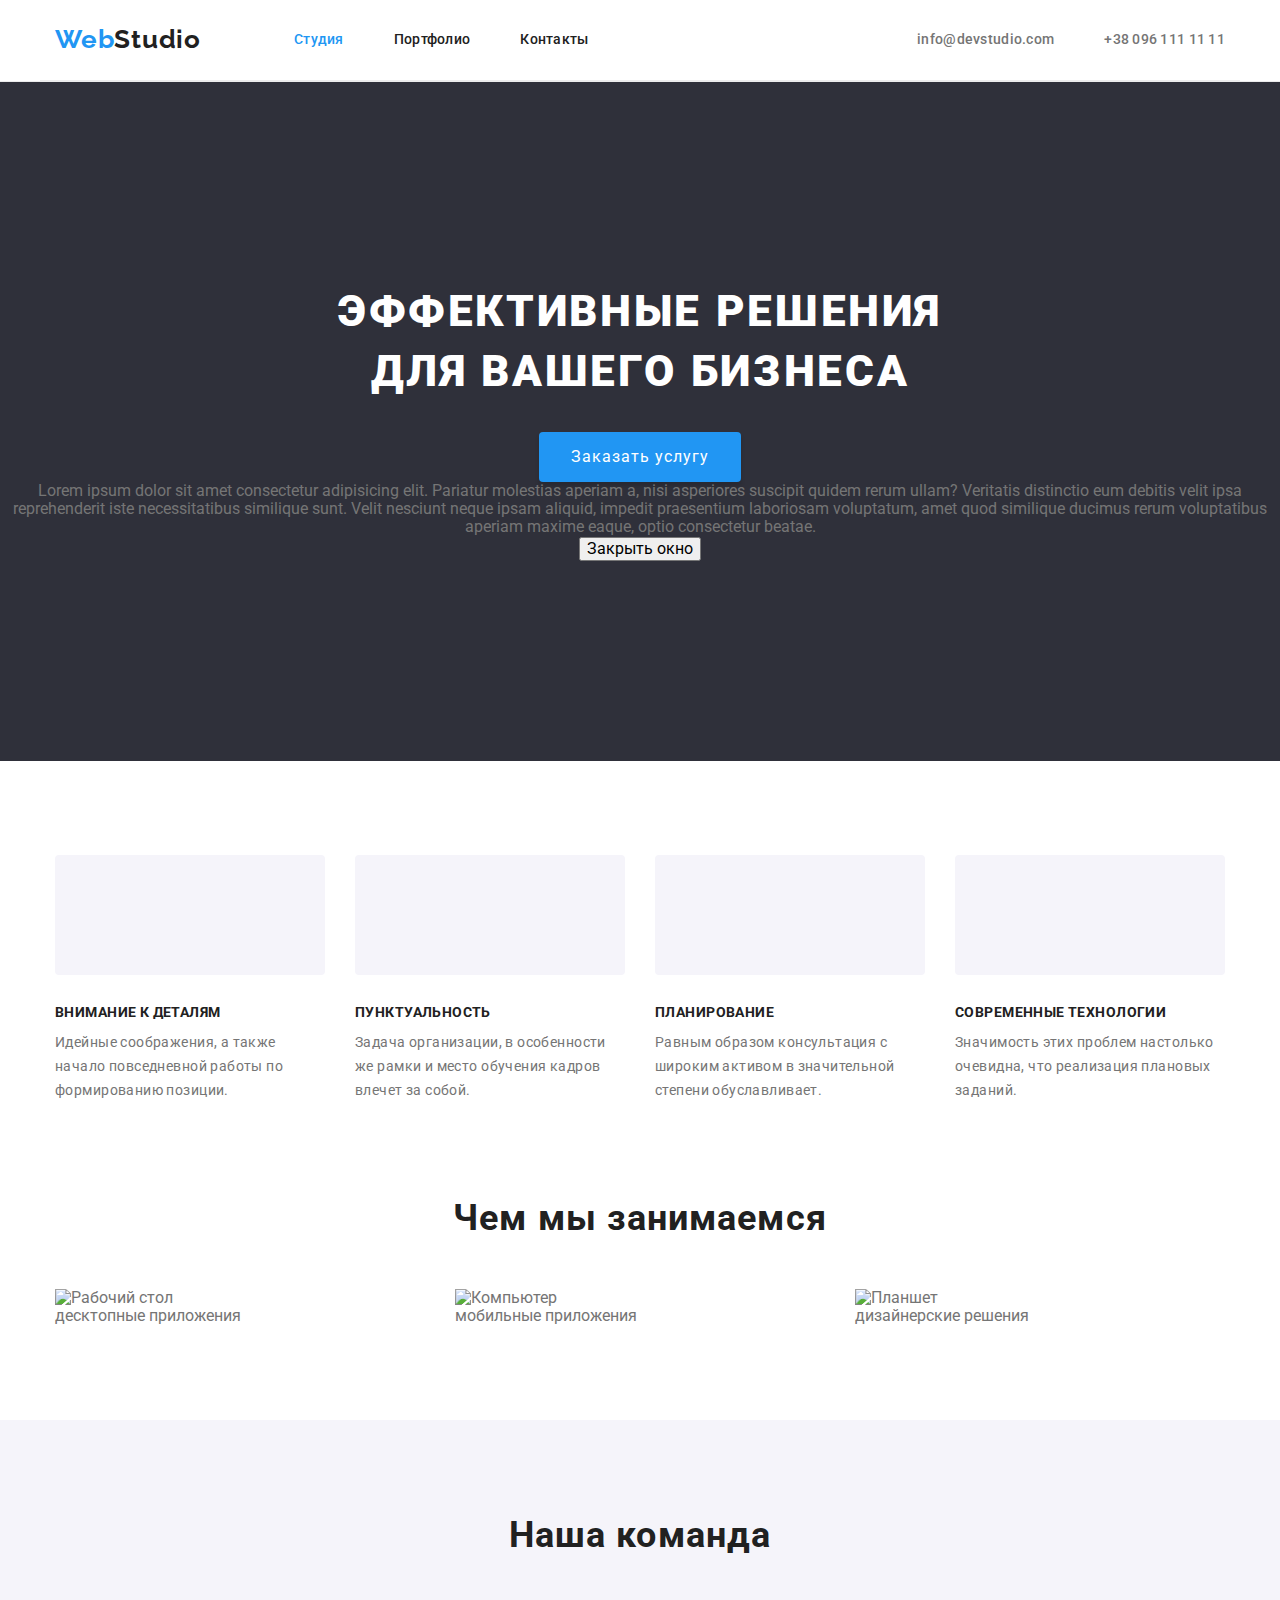
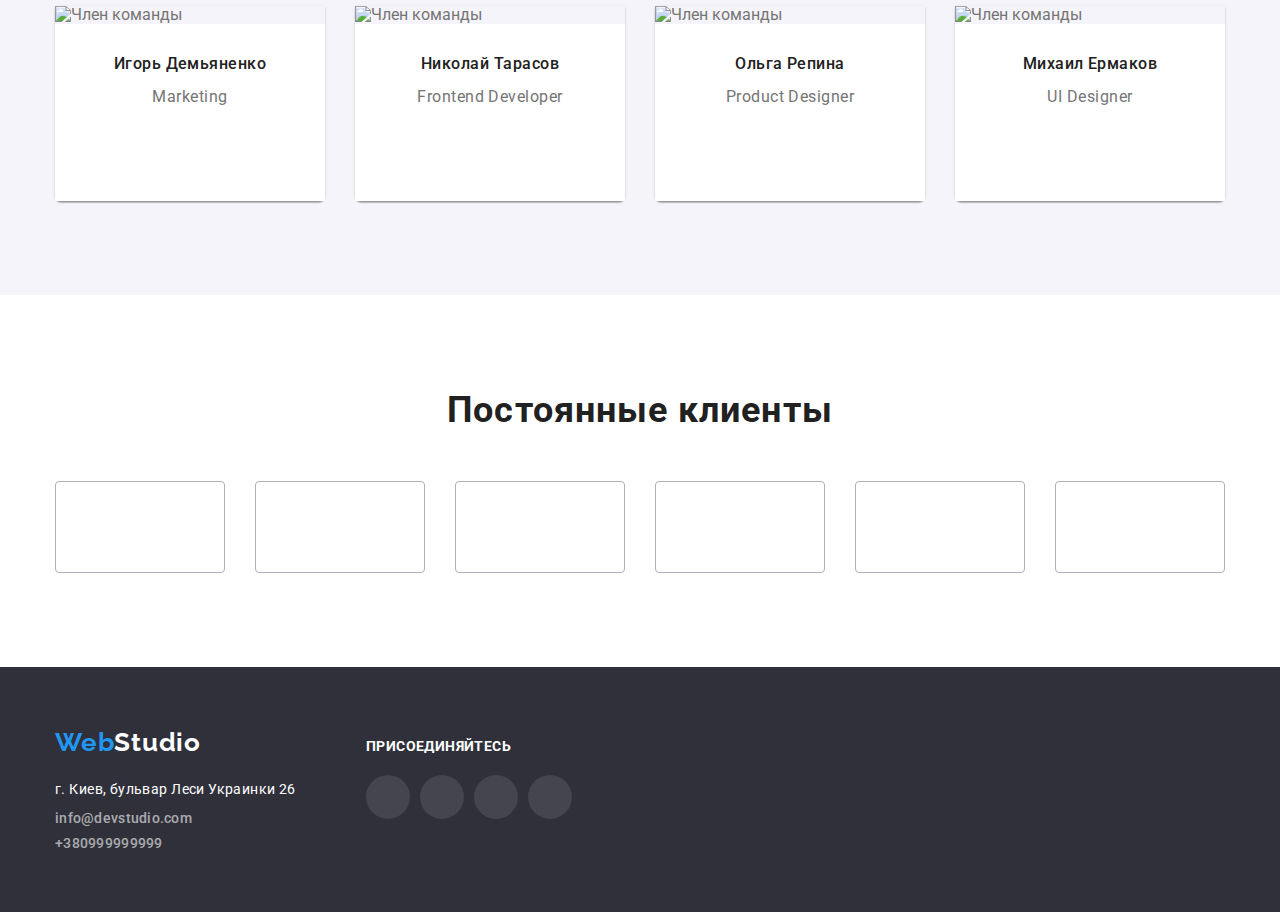
==== index.html @ 0ff74e4d "Update index.html" ====
<!DOCTYPE html>
<html lang="ru">
  <!--Голова-->
  <head>
    <meta charset="UTF-8" />
    <meta http-equiv="X-UA-Compatible" content="IE=edge" />
    <meta name="viewport" content="width=device-width, initial-scale=1.0" />
    <link rel="preconnect" href="https://fonts.googleapis.com" />
    <link rel="preconnect" href="https://fonts.gstatic.com" crossorigin />
    <link
      href="https://fonts.googleapis.com/css2?family=Raleway:wght@700&family=Roboto:wght@400;500;700;900&display=swap"
      rel="stylesheet"
    />
    <link
      rel="stylesheet"
      href="https://cdnjs.cloudflare.com/ajax/libs/modern-normalize/1.0.0/modern-normalize.min.css"
    />
    <link rel="stylesheet" href="./css/styles.css" />
    <title class="title-logo">Web Studio</title>
  </head>
  <body class="page">
    <!--Header-->

    <header class="header">
      <div class="container header">
        <a class="logo" href="./index.html" class="href" lang="en"
          >Web<span class="logo-black">Studio</span></a
        >
        <nav class="nav">
          <ul class="site-nav list">
            <li class="item detail">
              <a class="link current" href="./index.html">Студия</a>
            </li>
            <li class="item detail">
              <a class="link" href="./portfolio.html">Портфолио</a>
            </li>
            <li class="item detail">
              <a class="link contacts" href="./contacts.html">Контакты</a>
            </li>
          </ul>
        </nav>
        <ul class="list hdr-contacts">
          <li>
            <a class="mail" href="mailto:info@devstudio.com" lang="en"
              ><svg class="svg-mail" width="16" height="12">
                <use href="./images/icons.svg#mail"></use>
              </svg>
              info@devstudio.com
            </a>
          </li>

          <li>
            <a class="tel" href="tel:+38 096 111 11 11">
              <svg class="svg-tel" width="10" height="16">
                <use href="./images/icons.svg#tel"></use>
              </svg>
              +38 096 111 11 11</a
            >
          </li>
        </ul>
      </div>
    </header>
    <main>
      <!-- Герой или заголовок -->

      <section class="hero">
        <div class="container">
          <h1 class="hero-title">Эффективные решения для вашего бизнеса</h1>
          <button data-modal-open class="button" type="button">
            Заказать услугу
          </button>
        </div>
        <div class="backdrop is-hidden" data-modal>
          <div class="modal">
            <p>
              Lorem ipsum dolor sit amet consectetur adipisicing elit. Pariatur
              molestias aperiam a, nisi asperiores suscipit quidem rerum ullam?
              Veritatis distinctio eum debitis velit ipsa reprehenderit iste
              necessitatibus similique sunt. Velit nesciunt neque ipsam aliquid,
              impedit praesentium laboriosam voluptatum, amet quod similique
              ducimus rerum voluptatibus aperiam maxime eaque, optio consectetur
              beatae.
            </p>
            <button data-modal-close>Закрыть окно</button>
          </div>
        </div>
      </section>
      <!-- Преимущества -->

      <section class="section feature">
        <div class="container">
          <h2 class="section-title visually-hidden">Преимущества</h2>

          <ul class="feature-list list">
            <li class="feature-items">
              <!--BLOCK 1-->
              <div class="box">
                <svg width="70" height="70">
                  <use href="./images/icons.svg#sputnik"></use>
                </svg>
              </div>
              <h3 class="feature-title">Внимание к деталям</h3>
              <p class="secondary-text">
                Идейные соображения, а также начало повседневной работы по
                формированию позиции.
              </p>
            </li>
            <li class="feature-items">
              <!-- BLOCK 2-->
              <div class="box">
                <svg width="70" height="70">
                  <use href="./images/icons.svg#clock"></use>
                </svg>
              </div>
              <h3 class="feature-title">Пунктуальность</h3>
              <p class="secondary-text">
                Задача организации, в особенности же рамки и место обучения
                кадров влечет за собой.
              </p>
            </li>
            <li class="feature-items">
              <!--BLOCK 3-->
              <div class="box">
                <svg width="70" height="70">
                  <use href="./images/icons.svg#diagram"></use>
                </svg>
              </div>
              <h3 class="feature-title">Планирование</h3>
              <p class="secondary-text">
                Равным образом консультация с широким активом в значительной
                степени обуславливает.
              </p>
            </li>
            <li class="feature-items">
              <!--BLOCK 4-->
              <div class="box">
                <svg width="70" height="70">
                  <use href="./images/icons.svg#astronaut"></use>
                </svg>
              </div>
              <h3 class="feature-title">Современные технологии</h3>
              <p class="secondary-text">
                Значимость этих проблем настолько очевидна, что реализация
                плановых заданий.
              </p>
            </li>
          </ul>
        </div>
      </section>

      <!--Чем мы занимаемся-->

      <section class="section">
        <div class="container">
          <h2 class="section-title">Чем мы занимаемся</h2>

          <ul class="item list">
            <li class="items">
              <img src="./images/1.jpg" alt="Рабочий стол" width="370" />
              <p class="transition-text">десктопные приложения</p>
            </li>
            <li class="items">
              <img src="./images/2.jpg" alt="Компьютер" width="370" />
              <p class="transition-text">мобильные приложения</p>
            </li>
            <li class="items">
              <img src="./images/3.jpg" alt="Планшет" width="370" />
              <p class="transition-text">дизайнерские решения</p>
            </li>
          </ul>
        </div>
      </section>

      <!--Наша команда-->
      <section class="section team">
        <div class="container">
          <h2 class="section-title caption">Наша команда</h2>
          <ul class="teamlist list">
            <li class="correction one">
              <img src="./images/team1.jpg" alt="Член команды" width="270" />
              <div class="team-txt">
                <h3 class="section-title team">Игорь Демьяненко</h3>
                <p class="secondary-text change-font">Marketing</p>
                <ul class="social-links">
                  <li class="linkbox">
                    <a class="svg-link" href="">
                      <svg
                        class="svg-social"
                        width="20"
                        height="20"
                        aria-label="social icon"
                      >
                        <use href="./images/icons.svg#ig"></use>
                      </svg>
                    </a>
                  </li>
                  <li class="linkbox">
                    <a class="svg-link" href="">
                      <svg
                        class="svg-social"
                        width="20"
                        height="20"
                        aria-label="social icon"
                      >
                        <use href="./images/icons.svg#twitter"></use>
                      </svg>
                    </a>
                  </li>
                  <li class="linkbox">
                    <a class="svg-link" href="">
                      <svg
                        class="svg-social"
                        width="20"
                        height="20"
                        aria-label="social icon"
                      >
                        <use href="./images/icons.svg#facebook"></use>
                      </svg>
                    </a>
                  </li>
                  <li class="linkbox">
                    <a class="svg-link" href="">
                      <svg
                        class="svg-social"
                        width="20"
                        height="20"
                        aria-label="social icon"
                      >
                        <use href="./images/icons.svg#linkedin"></use>
                      </svg>
                    </a>
                  </li>
                </ul>
              </div>
            </li>

            <li class="correction one">
              <img src="./images/team2.jpg" alt="Член команды" width="270" />
              <div class="team-txt">
                <h3 class="section-title team">Николай Тарасов</h3>
                <p class="secondary-text change-font">Frontend Developer</p>
                <ul class="social-links">
                  <li class="linkbox">
                    <a class="svg-link" href="">
                      <svg
                        class="svg-social"
                        width="20"
                        height="20"
                        aria-label="social icon"
                      >
                        <use href="./images/icons.svg#ig"></use>
                      </svg>
                    </a>
                  </li>
                  <li class="linkbox">
                    <a class="svg-link" href="">
                      <svg
                        class="svg-social"
                        width="20"
                        height="20"
                        aria-label="social icon"
                      >
                        <use href="./images/icons.svg#twitter"></use>
                      </svg>
                    </a>
                  </li>
                  <li class="linkbox">
                    <a class="svg-link" href="">
                      <svg
                        class="svg-social"
                        width="20"
                        height="20"
                        aria-label="social icon"
                      >
                        <use href="./images/icons.svg#facebook"></use>
                      </svg>
                    </a>
                  </li>
                  <li class="linkbox">
                    <a class="svg-link" href="">
                      <svg
                        class="svg-social"
                        width="20"
                        height="20"
                        aria-label="social icon"
                      >
                        <use href="./images/icons.svg#linkedin"></use>
                      </svg>
                    </a>
                  </li>
                </ul>
              </div>
            </li>

            <li class="correction one">
              <img src="./images/team3.jpg" alt="Член команды" width="270" />
              <div class="team-txt">
                <h3 class="section-title team">Ольга Репина</h3>
                <p class="secondary-text change-font">Product Designer</p>
                <ul class="social-links">
                  <li class="linkbox">
                    <a class="svg-link" href="">
                      <svg
                        class="svg-social"
                        width="20"
                        height="20"
                        aria-label="social icon"
                      >
                        <use href="./images/icons.svg#ig"></use>
                      </svg>
                    </a>
                  </li>
                  <li class="linkbox">
                    <a class="svg-link" href="">
                      <svg
                        class="svg-social"
                        width="20"
                        height="20"
                        aria-label="social icon"
                      >
                        <use href="./images/icons.svg#twitter"></use>
                      </svg>
                    </a>
                  </li>
                  <li class="linkbox">
                    <a class="svg-link" href="">
                      <svg
                        class="svg-social"
                        width="20"
                        height="20"
                        aria-label="social icon"
                      >
                        <use href="./images/icons.svg#facebook"></use>
                      </svg>
                    </a>
                  </li>
                  <li class="linkbox">
                    <a class="svg-link" href="">
                      <svg
                        class="svg-social"
                        width="20"
                        height="20"
                        aria-label="social icon"
                      >
                        <use href="./images/icons.svg#linkedin"></use>
                      </svg>
                    </a>
                  </li>
                </ul>
              </div>
            </li>

            <li class="one">
              <img src="./images/team4.jpg" alt="Член команды" width="270" />
              <div class="team-txt">
                <h3 class="section-title team">Михаил Ермаков</h3>
                <p class="secondary-text change-font">UI Designer</p>
                <ul class="social-links">
                  <li class="linkbox">
                    <a class="svg-link" href="">
                      <svg
                        class="svg-social"
                        width="20"
                        height="20"
                        aria-label="social icon"
                      >
                        <use href="./images/icons.svg#ig"></use>
                      </svg>
                    </a>
                  </li>
                  <li class="linkbox">
                    <a class="svg-link" href="">
                      <svg
                        class="svg-social"
                        width="20"
                        height="20"
                        aria-label="social icon"
                      >
                        <use href="./images/icons.svg#twitter"></use>
                      </svg>
                    </a>
                  </li>
                  <li class="linkbox">
                    <a class="svg-link" href="">
                      <svg
                        class="svg-social"
                        width="20"
                        height="20"
                        aria-label="social icon"
                      >
                        <use href="./images/icons.svg#facebook"></use>
                      </svg>
                    </a>
                  </li>
                  <li class="linkbox">
                    <a class="svg-link" href="">
                      <svg
                        class="svg-social"
                        width="20"
                        height="20"
                        aria-label="social icon"
                      >
                        <use href="./images/icons.svg#linkedin"></use>
                      </svg>
                    </a>
                  </li>
                </ul>
              </div>
            </li>
          </ul>
        </div>
      </section>

      <!-- Постоянные клиенты -->
      <section class="section">
        <div class="container small">
          <h2 class="section-title">Постоянные клиенты</h2>
          <ul class="client-links">
            <li class="client-item">
              <a class="client" href="">
                <svg
                  class="svg-client"
                  width="106"
                  height="60"
                  aria-label="client logo"
                >
                  <use href="./images/icons.svg#company"></use>
                </svg>
              </a>
            </li>
            <li class="client-item">
              <a class="client" href="">
                <svg
                  class="svg-client"
                  width="106"
                  height="60"
                  aria-label="client logo"
                >
                  <use href="./images/icons.svg#company2"></use>
                </svg>
              </a>
            </li>
            <li class="client-item">
              <a class="client" href="">
                <svg
                  class="svg-client"
                  width="106"
                  height="60"
                  aria-label="client logo"
                >
                  <use href="./images/icons.svg#company3"></use>
                </svg>
              </a>
            </li>
            <li class="client-item">
              <a class="client" href="">
                <svg
                  class="svg-client"
                  width="106"
                  height="60"
                  aria-label="client logo"
                >
                  <use href="./images/icons.svg#company4"></use>
                </svg>
              </a>
            </li>
            <li class="client-item">
              <a class="client" href="">
                <svg
                  class="svg-client"
                  width="106"
                  height="60"
                  aria-label="client logo"
                >
                  <use href="./images/icons.svg#company5"></use>
                </svg>
              </a>
            </li>
            <li class="client-item">
              <a class="client" href="">
                <svg
                  class="svg-client"
                  width="106"
                  height="60"
                  aria-label="client logo"
                >
                  <use href="./images/icons.svg#company6"></use>
                </svg>
              </a>
            </li>
          </ul>
        </div>
      </section>
    </main>
    <footer class="footer">
      <div class="container ftr">
        <div class="ftr-box">
          <a href="./index.html" class="logo ftr" lang="en"
            >Web<span class="logo-white">Studio</span></a
          >
          <address class="address">
            <p class="place">г. Киев, бульвар Леси Украинки 26</p>
            <a class="mail down" href="mailto:info@devstudio.com"
              >info@devstudio.com</a
            >
            <a class="tel down" href="tel:+380999999999">+380999999999</a>
          </address>
        </div>
        <div class="pack">
          <p class="ftr-txt">присоединяйтесь</p>
          <ul class="ftr-box-two">
            <li class="ftr-icon-item">
              <a class="ftr-icons" href="">
                <svg
                  class="ftr-icon"
                  width="20"
                  height="20"
                  aria-label="social
                  icon"
                >
                  <use href="./images/icons.svg#igblack"></use>
                </svg>
              </a>
            </li>
            <li class="ftr-icon-item">
              <a class="ftr-icons" href="">
                <svg
                  class="ftr-icon"
                  width="20"
                  height="20"
                  aria-label="social icon"
                >
                  <use href="./images/icons.svg#twitterblack"></use>
                </svg>
              </a>
            </li>
            <li class="ftr-icon-item">
              <a class="ftr-icons" href="">
                <svg
                  class="ftr-icon"
                  width="20"
                  height="20"
                  aria-label="social icon"
                >
                  <use href="./images/icons.svg#facebookblack"></use>
                </svg>
              </a>
            </li>
            <li class="ftr-icon-item">
              <a class="ftr-icons" href="">
                <svg
                  class="ftr-icon"
                  width="20"
                  height="20"
                  aria-label="social icon"
                >
                  <use href="./images/icons.svg#linkedinblack"></use>
                </svg>
              </a>
            </li>
          </ul>
        </div>
      </div>
    </footer>
    <script src="./js/modal.js"></script>
  </body>
</html>
---- css/styles.css ----
/* 
header-color = #FFFFFF
bg-color-section-one = #E5E5E5
bg-color-section-two = #F5F4FA
hero-ftr-color = #2F303A
accent-color = #2196F3
title-color = #212121
text-color = #757575
*/
:root {
  --header-color: #ffffff;
  --bg-color-section-two: #f5f4fa;
  --hero-ftr-color: #2f303a;
  --accent-color: #2196f3;
  --title-color: #212121;
  --text-color: #757575;
  --black: #000000;
}
body {
  margin: 0px;
  color: #757575;
  background-color: var(--header-color);
  font-style: normal;
  text-decoration: none;
  font-family: Roboto, sans-serif;
  font-weight: 400;
}
h1,
h2,
h3,
h4,
h5,
h6,
ul,
p {
  margin: 0px;
}
li {
  margin: 0;
  list-style: none;
}
img {
  display: block;
}

.page {
  background-color: var(--bg-color-section-one);
}

.list {
  margin: 0px;
  list-style: none;
}

.visually-hidden {
  position: absolute;
  width: 1px;
  height: 1px;
  margin: -1px;
  border: 0;
  padding: 0;

  white-space: nowrap;
  clip-path: inset(100%);
  clip: rect(0 0 0 0);
  overflow: hidden;
}

.container {
  width: 1200px;
  margin-left: auto;
  margin-right: auto;
  padding-left: 15px;
  padding-right: 15px;
}

.container.header {
  display: flex;
  align-items: center;
  background-color: #ffffff;
}

.container.ftr {
  display: flex;
  align-items: baseline;
}

/* header */
.header {
  background-color: #ffffff;
  border-bottom: 1px solid #ececec;
}

.logo {
  display: inline-block;
  margin-right: 93px;
  font-family: Raleway, sans-serif;
  font-weight: 700;
  font-size: 26px;
  line-height: 1.2;
  letter-spacing: 0.03em;
  color: var(--accent-color);
  text-decoration: none;
}
.logo-black {
  color: var(--title-color);
}
/* site nav */

.site-nav {
  display: flex;
  padding-left: 0px;
}
.site-nav > .item {
  margin-right: 50px;
}

.site-nav > .item:last-child {
  margin-right: 0px;
}

.site-nav .link {
  padding-bottom: 32px;
  padding-top: 32px;
  text-decoration: none;
  font-weight: 500;
  font-size: 14px;
  line-height: 1.14;
  letter-spacing: 0.02em;
  color: var(--title-color);
  transition-property: color;
  transition-duration: 250ms;
  transition-timing-function: cubic-bezier(0.4, 0, 0.2, 1);
}
.site-nav .link:hover,
.site-nav .link:focus {
  color: var(--accent-color);
}

.hdr-contacts {
  display: flex;
  padding-left: 0px;
  margin-left: auto;
  align-items: center;
}

.link.contacts {
  margin-right: 0;
}

.link.current {
  color: var(--accent-color);
}

.mail,
.tel {
  display: flex;
  align-items: center;
  padding-top: 32px;
  padding-bottom: 32px;
  margin-right: 30px;
  color: var(--text-color);
  font-weight: 500;
  font-style: normal;
  text-decoration: none;
  font-size: 14px;
  line-height: 1.14;
  letter-spacing: 0.02em;

  transition-property: color;
  transition-duration: 250ms;
  transition-timing-function: cubic-bezier(0.4, 0, 0.2, 1);
}

.tel {
  margin-right: 0;
}

.mail:hover,
.tel:hover,
.mail:focus,
.tel:focus {
  color: var(--accent-color);
}

.svg-mail,
.svg-tel {
  margin-right: 10px;
  fill: var(--text-color);

  transition-property: fill;
  transition-duration: 250ms;
  transition-timing-function: cubic-bezier(0.4, 0, 0.2, 1);
}

.mail:hover .svg-mail,
.tel:hover .svg-tel,
.mail:focus .svg-mail,
.tel:focus .svg-tel {
  fill: var(--accent-color);
}

/* hero */
.hero {
  padding: 200px 0;
  text-align: center;
  background-color: var(--hero-ftr-color);
  background-repeat: no-repeat;
  background-position: 50% 50%;
  max-width: 1600px;
  margin-left: auto;
  margin-right: auto;
  background-image: linear-gradient(
      to right,
      rgba(47, 48, 58, 0.4),
      rgba(47, 48, 58, 0.4)
    ),
    url(../images/bg.jpg);
}
.hero-title {
  width: 696px;
  margin-left: auto;
  margin-right: auto;
  margin-bottom: 30px;

  color: var(--header-color);
  font-family: Roboto, sans-serif;
  font-weight: 900;
  text-align: center;
  font-size: 44px;
  line-height: 1.36;
  letter-spacing: 0.06em;
  text-transform: uppercase;
}

.button {
  padding: 10px 32px 10px 32px;
  border: 0px;
  margin-left: auto;
  margin-right: auto;
  cursor: pointer;
  background-color: var(--accent-color);
  color: var(--header-color);
  font-size: 16px;
  line-height: 1.87;
  display: flex;
  align-items: center;
  text-align: center;
  letter-spacing: 0.06em;
  box-shadow: 0px 4px 4px rgba(0, 0, 0, 0.15);
  border-radius: 4px;
}

/* section */

.section {
  padding-top: 94px;
  padding-bottom: 94px;
}

.feature {
  padding-bottom: 0;
}
.feature-list {
  display: flex;
  padding-left: 0px;
}

.feature-items {
  margin-right: 30px;
  width: 270px;
}

.feature-items:last-child {
  margin-right: 0px;
}

.feature-title {
  margin-bottom: 10px;
  text-decoration: none;
  color: var(--title-color);
  font-weight: 700;
  font-size: 14px;
  line-height: 1.14;
  letter-spacing: 0.03em;
  text-transform: uppercase;
}

.box {
  display: flex;
  justify-content: center;
  align-items: center;
  width: 270px;
  height: 120px;
  border-radius: 4px;
  margin-right: 30px;
  margin-bottom: 30px;
  background-color: #f5f4fa;
}
.box:last-child {
  margin-right: 0;
}

.item {
  display: flex;
  margin-left: auto;
  margin-right: auto;
  padding-left: 0px;
}

.items {
  margin-right: 30px;
}
.items:last-child {
  margin-right: 0px;
}

.section-title {
  margin-bottom: 50px;
  color: var(--title-color);
  font-weight: 700;
  font-size: 36px;
  line-height: 1.17;
  text-align: center;
  letter-spacing: 0.03em;
}

.secondary-text {
  font-size: 14px;
  line-height: 1.71;
  letter-spacing: 0.03em;
  color: var(--text-color);
}

.secondary-text.change-font {
  font-size: 16px;
}

.section.team {
  background-color: #f5f4fa;
  padding-top: 94px;
  padding-bottom: 94px;
}

.team-txt {
  padding-top: 30px;
  padding-bottom: 30px;
  background-color: #ffffff;
}

.section-title.team {
  margin-bottom: 10px;
  font-weight: 500;
  font-size: 16px;
  line-height: 1.19;
  text-align: center;
  letter-spacing: 0.03em;
  color: #212121;
}

.teamlist {
  display: flex;
  justify-content: center;
  margin-right: auto;
  margin-left: auto;
  padding-left: 0px;
}

.correction {
  margin-right: 30px;
}

.secondary-text.change-font {
  text-align: center;
  background-color: #ffffff;
  margin-bottom: 16px;
}

.social-links {
  display: flex;
  justify-content: center;
  padding-left: 0;
}

.social-links > a {
  margin-right: 10px;
  background-color: #fff;
}
.social-links > a:last-child {
  margin-right: 0;
}

.linkbox {
  margin-right: 10px;
}
.linkbox:last-child {
  margin-right: 0;
}

.one {
  box-shadow: 0px 1px 3px rgba(0, 0, 0, 0.12), 0px 1px 1px rgba(0, 0, 0, 0.14),
    0px 2px 1px rgba(0, 0, 0, 0.2);
  border-radius: 0px 0px 6px 6px;
}
/* OUR CLIENTS */

.client-links {
  display: flex;
  justify-content: center;
  padding-left: 0;
}

.client {
  display: flex;
  justify-content: center;
  align-items: center;
  width: 170px;
  height: 92px;
  border: 1px solid #afb1b8;
  border-radius: 4px;
  margin-right: 30px;

  transition-property: border;
  transition-duration: 250ms;
  transition-timing-function: cubic-bezier(0.4, 0, 0.2, 1);
}
.client:last-child {
  margin-right: 0;
}
.client > a {
  display: inline-block;
}

.client:hover,
.client:focus {
  border: 1px solid var(--accent-color);
}

.client:hover .svg-client,
.client:focus .svg-client {
  fill: var(--accent-color);
}

.client-item {
  margin-right: 30px;
}
.client-item:last-child {
  margin-right: 0;
}

/* footer */
.footer {
  padding-bottom: 60px;
  padding-top: 60px;
  color: #ffffff;
  background-color: var(--hero-ftr-color);
}

.logo-white {
  color: #ffffff;
}

.logo.ftr {
  margin-bottom: 20px;
}

.place {
  margin-bottom: 9px;
  font-size: 14px;
  font-style: normal;
  line-height: 1.71;
  letter-spacing: 0.03em;
  color: #ffffff;
}

.mail.down,
.tel.down {
  padding-top: 0px;
  padding-bottom: 0px;
  margin-bottom: 9px;
  color: rgba(255, 255, 255, 0.6);
}
.tel.down {
  margin-bottom: 0;
}

.ftr-box {
  display: flex;
  flex-direction: column;
  margin-right: 70px;
}

.ftr-txt {
  margin-bottom: 20px;
  font-weight: 700;
  font-size: 14px;
  line-height: 1.14;
  letter-spacing: 0.03em;
  text-transform: uppercase;
  color: #ffffff;
}

.ftr-icons {
  display: flex;
  align-items: center;
  justify-content: center;
  width: 44px;
  height: 44px;
  border-radius: 50%;
  background-color: rgba(255, 255, 255, 0.1);

  transition-property: background-color;
  transition-duration: 250ms;
  transition-timing-function: cubic-bezier(0.4, 0, 0.2, 1);
}

.svg-link {
  display: flex;
  align-items: center;
  justify-content: center;
  width: 44px;
  height: 44px;
  border-radius: 50%;
  background-color: var(--header-color);

  transition-property: background-color;
  transition-duration: 250ms;
  transition-timing-function: cubic-bezier(0.4, 0, 0.2, 1);
}

.svg-social,
.svg-client {
  fill: #afb1b8;
  transition-property: fill;
  transition-duration: 250ms;
  transition-timing-function: cubic-bezier(0.4, 0, 0.2, 1);
}

.svg-link:hover,
.svg-link:focus,
.ftr-icons:hover,
.ftr-icons:focus {
  background-color: var(--accent-color);
}

.ftr-icon {
  fill: var(--header-color);
  transition-property: fill;
  transition-duration: 250ms;
  transition-timing-function: cubic-bezier(0.4, 0, 0.2, 1);
}

.ftr-icons:hover .ftr-icon,
.ftr-icons:focus .ftr-icon,
.svg-link:hover .svg-social,
.svg-link:focus .svg-social {
  fill: var(--header-color);
}

.address {
  display: inline-flex;
  flex-direction: column;
}

.ftr-box-two {
  display: flex;
  padding-left: 0;
}
.ftr-icon-item {
  margin-right: 10px;
}
.ftr-icon-item:last-child {
  margin-right: 0;
}

.pack {
  display: flex;
  flex-direction: column;
}
/*  PORTfolio */

.button-portfolio {
  border: 0px;
  cursor: pointer;
  padding: 6px 22px;
  border-radius: 4px;
  font-weight: 500;
  font-size: 16px;
  line-height: 1.71;
  text-align: center;
  letter-spacing: 0.03em;
  color: var(--title-color);
  background-color: #f5f4fa;

  transition-property: background-color, color, box-shadow;
  transition-duration: 250ms;
  transition-timing-function: cubic-bezier(0.4, 0, 0.2, 1);
}

.button-portfolio:hover,
.button-portfolio:focus {
  background-color: var(--accent-color);
  color: #ffffff;
  box-shadow: 0px 3px 1px rgba(0, 0, 0, 0.1), 0px 1px 2px rgba(0, 0, 0, 0.08),
    0px 2px 2px rgba(0, 0, 0, 0.12);
}

.gallery-captions {
  font-weight: bold;
  font-size: 18px;
  line-height: 2;
  letter-spacing: 0.06em;
  color: var(--title-color);
}
.gallery-descr {
  font-size: 16px;
  line-height: 1.87;
  color: var(--text-color);
}
.btnlist {
  display: flex;
  justify-content: center;
  margin-bottom: 50px;
  margin-right: auto;
  margin-left: auto;
  padding-left: 0px;
}
.btnlist > .btnitem {
  margin-right: 8px;
}
.btnlist > .btnitem:last-child {
  margin-right: 0px;
}

.works-list {
  display: flex;
  flex-wrap: wrap;
  margin-left: auto;
  margin-right: auto;
  padding-left: 0px;
}

.works-item {
  margin-right: 30px;
  margin-bottom: 30px;
  border-bottom: 1px solid #eeeeee;
}

.works-item:nth-child(3n + 3) {
  margin-right: 0px;
}
.works-item:nth-child(n + 7) {
  margin-bottom: 0px;
}
.works-item > a {
  display: block;
  cursor: pointer;
}

.works-link {
  text-decoration: none;

  transition-property: box-shadow;
  transition-duration: 250ms;
  transition-timing-function: cubic-bezier(0.4, 0, 0.2, 1);
}
.works-link:hover,
.works-link:focus {
  box-shadow: 0px 1px 1px rgba(0, 0, 0, 0.12), 0px 4px 4px rgba(0, 0, 0, 0.06),
    1px 4px 6px rgba(0, 0, 0, 0.16);
}

.works-caption {
  padding: 20px 24px;
  border-bottom: 1px solid #eeeeee;
  border-left: 1px solid #eeeeee;
  border-right: 1px solid #eeeeee;
}
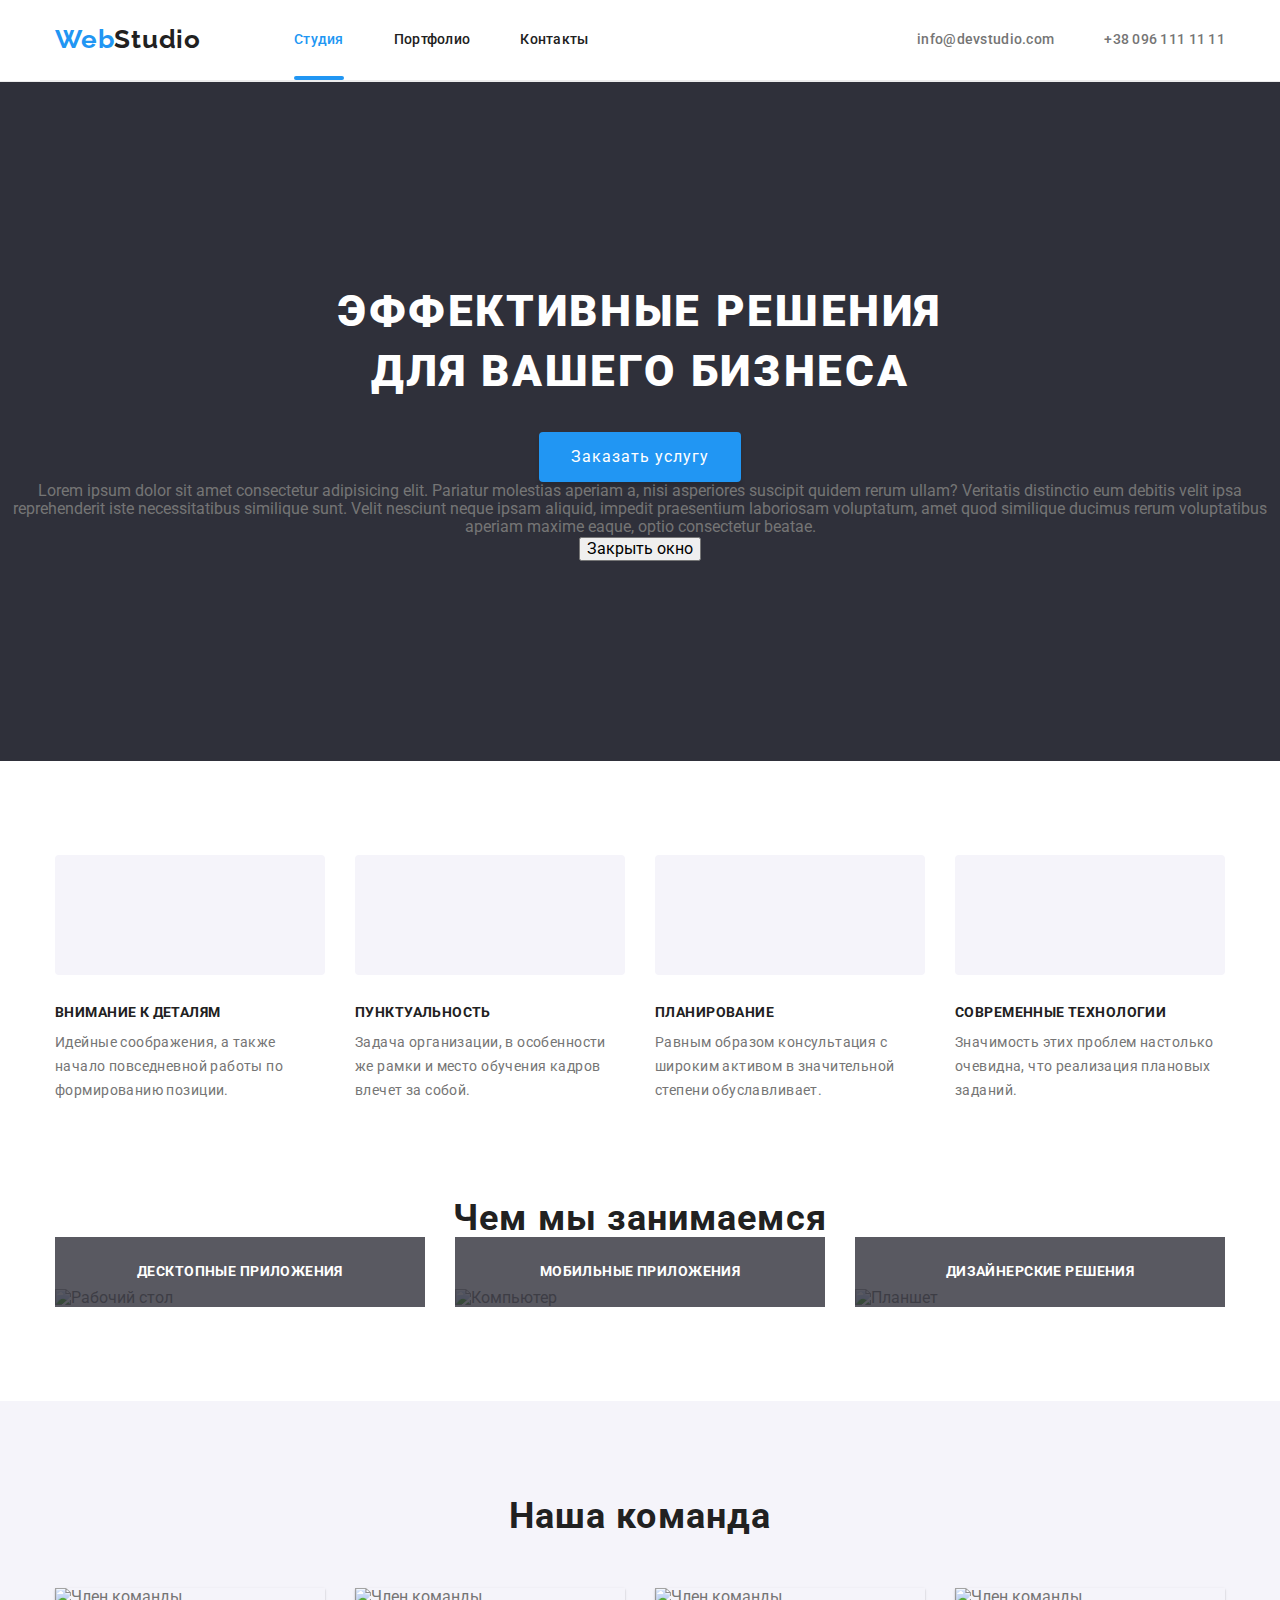
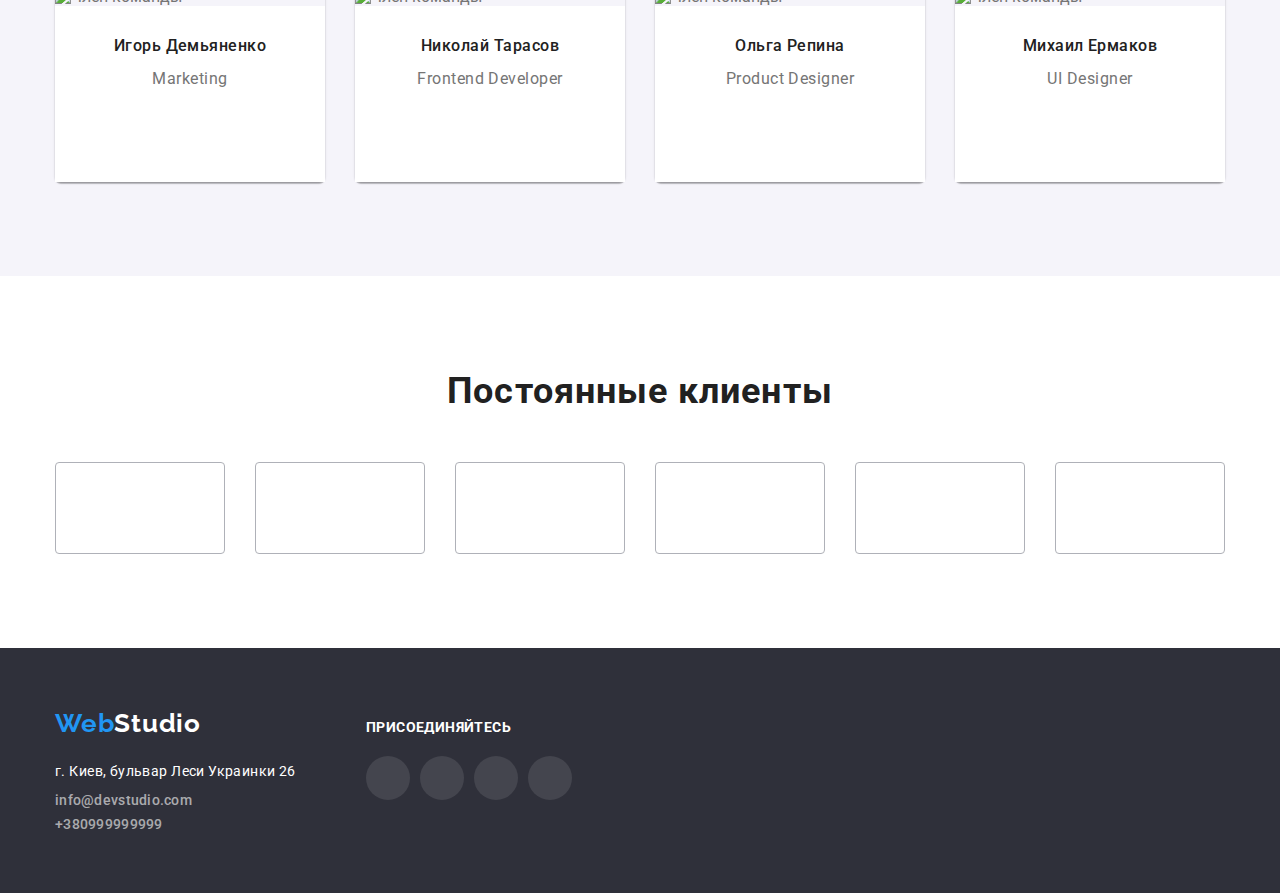
==== commit e244dcdf: "tryna to make a clear code" ====
--- a/index.html
+++ b/index.html
@@ -94,7 +94,7 @@
           <ul class="feature-list list">
             <li class="feature-items">
               <!--BLOCK 1-->
-              <div class="box">
+              <div class="feature-box">
                 <svg width="70" height="70">
                   <use href="./images/icons.svg#sputnik"></use>
                 </svg>
@@ -107,7 +107,7 @@
             </li>
             <li class="feature-items">
               <!-- BLOCK 2-->
-              <div class="box">
+              <div class="feature-box">
                 <svg width="70" height="70">
                   <use href="./images/icons.svg#clock"></use>
                 </svg>
@@ -120,7 +120,7 @@
             </li>
             <li class="feature-items">
               <!--BLOCK 3-->
-              <div class="box">
+              <div class="feature-box">
                 <svg width="70" height="70">
                   <use href="./images/icons.svg#diagram"></use>
                 </svg>
@@ -133,7 +133,7 @@
             </li>
             <li class="feature-items">
               <!--BLOCK 4-->
-              <div class="box">
+              <div class="feature-box">
                 <svg width="70" height="70">
                   <use href="./images/icons.svg#astronaut"></use>
                 </svg>
@@ -176,7 +176,7 @@
         <div class="container">
           <h2 class="section-title caption">Наша команда</h2>
           <ul class="teamlist list">
-            <li class="correction one">
+            <li class="correction shadow">
               <img src="./images/team1.jpg" alt="Член команды" width="270" />
               <div class="team-txt">
                 <h3 class="section-title team">Игорь Демьяненко</h3>
@@ -234,7 +234,7 @@
               </div>
             </li>
 
-            <li class="correction one">
+            <li class="correction shadow">
               <img src="./images/team2.jpg" alt="Член команды" width="270" />
               <div class="team-txt">
                 <h3 class="section-title team">Николай Тарасов</h3>
@@ -292,7 +292,7 @@
               </div>
             </li>
 
-            <li class="correction one">
+            <li class="correction shadow">
               <img src="./images/team3.jpg" alt="Член команды" width="270" />
               <div class="team-txt">
                 <h3 class="section-title team">Ольга Репина</h3>
@@ -350,7 +350,7 @@
               </div>
             </li>
 
-            <li class="one">
+            <li class="shadow">
               <img src="./images/team4.jpg" alt="Член команды" width="270" />
               <div class="team-txt">
                 <h3 class="section-title team">Михаил Ермаков</h3>
@@ -494,7 +494,7 @@
     </main>
     <footer class="footer">
       <div class="container ftr">
-        <div class="ftr-box">
+        <div class="ftr-box-left">
           <a href="./index.html" class="logo ftr" lang="en"
             >Web<span class="logo-white">Studio</span></a
           >
@@ -506,10 +506,10 @@
             <a class="tel down" href="tel:+380999999999">+380999999999</a>
           </address>
         </div>
-        <div class="pack">
+        <div class="ftr-box-right">
           <p class="ftr-txt">присоединяйтесь</p>
-          <ul class="ftr-box-two">
-            <li class="ftr-icon-item">
+          <ul class="ftr-list">
+            <li class="ftr-list-item">
               <a class="ftr-icons" href="">
                 <svg
                   class="ftr-icon"
@@ -522,7 +522,7 @@
                 </svg>
               </a>
             </li>
-            <li class="ftr-icon-item">
+            <li class="ftr-list-item">
               <a class="ftr-icons" href="">
                 <svg
                   class="ftr-icon"
@@ -534,7 +534,7 @@
                 </svg>
               </a>
             </li>
-            <li class="ftr-icon-item">
+            <li class="ftr-list-item">
               <a class="ftr-icons" href="">
                 <svg
                   class="ftr-icon"
@@ -546,7 +546,7 @@
                 </svg>
               </a>
             </li>
-            <li class="ftr-icon-item">
+            <li class="ftr-list-item">
               <a class="ftr-icons" href="">
                 <svg
                   class="ftr-icon"
--- a/css/styles.css
+++ b/css/styles.css
@@ -1,11 +1,14 @@
 /* 
-header-color = #FFFFFF
-bg-color-section-one = #E5E5E5
-bg-color-section-two = #F5F4FA
-hero-ftr-color = #2F303A
-accent-color = #2196F3
-title-color = #212121
-text-color = #757575
+--header-color: #ffffff;
+  --bg-color-section-two: #f5f4fa;
+  --hero-ftr-color: #2f303a;
+  --accent-color: #2196f3;
+  --title-color: #212121;
+  --text-color: #757575;
+  --black: #000000;
+  --svg-grey: #afb1b8;
+  --hover-accent-cl: rgba(33, 150, 243, 0.9);
+  --time-function: cubic-bezier(0.4, 0, 0.2, 1);
 */
 :root {
   --header-color: #ffffff;
@@ -15,10 +18,15 @@
   --title-color: #212121;
   --text-color: #757575;
   --black: #000000;
-}
+  --svg-grey: #afb1b8;
+  --hover-accent-cl: rgba(33, 150, 243, 0.9);
+  --time-function: cubic-bezier(0.4, 0, 0.2, 1);
+}
+
+/* styles normalize */
 body {
   margin: 0px;
-  color: #757575;
+  color: var(--text-color);
   background-color: var(--header-color);
   font-style: normal;
   text-decoration: none;
@@ -42,16 +50,13 @@
 img {
   display: block;
 }
-
 .page {
   background-color: var(--bg-color-section-one);
 }
-
 .list {
   margin: 0px;
   list-style: none;
 }
-
 .visually-hidden {
   position: absolute;
   width: 1px;
@@ -66,6 +71,7 @@
   overflow: hidden;
 }
 
+/* containers */
 .container {
   width: 1200px;
   margin-left: auto;
@@ -73,24 +79,21 @@
   padding-left: 15px;
   padding-right: 15px;
 }
-
 .container.header {
   display: flex;
   align-items: center;
-  background-color: #ffffff;
-}
-
+  background-color: var(--header-color);
+}
 .container.ftr {
   display: flex;
   align-items: baseline;
 }
 
-/* header */
+/* Header Left Side(Logo) */
 .header {
-  background-color: #ffffff;
+  background-color: var(--header-color);
   border-bottom: 1px solid #ececec;
 }
-
 .logo {
   display: inline-block;
   margin-right: 93px;
@@ -105,8 +108,8 @@
 .logo-black {
   color: var(--title-color);
 }
-/* site nav */
-
+
+/* site NavigatiOn */
 .site-nav {
   display: flex;
   padding-left: 0px;
@@ -114,11 +117,9 @@
 .site-nav > .item {
   margin-right: 50px;
 }
-
 .site-nav > .item:last-child {
   margin-right: 0px;
 }
-
 .site-nav .link {
   padding-bottom: 32px;
   padding-top: 32px;
@@ -130,28 +131,39 @@
   color: var(--title-color);
   transition-property: color;
   transition-duration: 250ms;
-  transition-timing-function: cubic-bezier(0.4, 0, 0.2, 1);
+  transition-timing-function: var(--time-function);
 }
 .site-nav .link:hover,
 .site-nav .link:focus {
   color: var(--accent-color);
 }
-
-.hdr-contacts {
-  display: flex;
-  padding-left: 0px;
-  margin-left: auto;
-  align-items: center;
-}
-
+.detail {
+  position: relative;
+}
 .link.contacts {
   margin-right: 0;
 }
-
 .link.current {
   color: var(--accent-color);
 }
-
+.current::after {
+  content: "";
+  position: absolute;
+  bottom: 0;
+  display: block;
+  width: 100%;
+  height: 4px;
+  border-radius: 2px;
+  background-color: var(--accent-color);
+}
+
+/* header right side(contacts) */
+.hdr-contacts {
+  display: flex;
+  padding-left: 0px;
+  margin-left: auto;
+  align-items: center;
+}
 .mail,
 .tel {
   display: flex;
@@ -169,20 +181,17 @@
 
   transition-property: color;
   transition-duration: 250ms;
-  transition-timing-function: cubic-bezier(0.4, 0, 0.2, 1);
-}
-
+  transition-timing-function: var(--time-function);
+}
 .tel {
   margin-right: 0;
 }
-
 .mail:hover,
 .tel:hover,
 .mail:focus,
 .tel:focus {
   color: var(--accent-color);
 }
-
 .svg-mail,
 .svg-tel {
   margin-right: 10px;
@@ -190,9 +199,8 @@
 
   transition-property: fill;
   transition-duration: 250ms;
-  transition-timing-function: cubic-bezier(0.4, 0, 0.2, 1);
-}
-
+  transition-timing-function: var(--time-function);
+}
 .mail:hover .svg-mail,
 .tel:hover .svg-tel,
 .mail:focus .svg-mail,
@@ -200,7 +208,7 @@
   fill: var(--accent-color);
 }
 
-/* hero */
+/* Hero section */
 .hero {
   padding: 200px 0;
   text-align: center;
@@ -232,7 +240,6 @@
   letter-spacing: 0.06em;
   text-transform: uppercase;
 }
-
 .button {
   padding: 10px 32px 10px 32px;
   border: 0px;
@@ -251,13 +258,11 @@
   border-radius: 4px;
 }
 
-/* section */
-
+/* our FeAtures */
 .section {
   padding-top: 94px;
   padding-bottom: 94px;
 }
-
 .feature {
   padding-bottom: 0;
 }
@@ -265,16 +270,13 @@
   display: flex;
   padding-left: 0px;
 }
-
 .feature-items {
   margin-right: 30px;
   width: 270px;
 }
-
 .feature-items:last-child {
   margin-right: 0px;
 }
-
 .feature-title {
   margin-bottom: 10px;
   text-decoration: none;
@@ -285,8 +287,7 @@
   letter-spacing: 0.03em;
   text-transform: uppercase;
 }
-
-.box {
+.feature-box {
   display: flex;
   justify-content: center;
   align-items: center;
@@ -297,24 +298,40 @@
   margin-bottom: 30px;
   background-color: #f5f4fa;
 }
-.box:last-child {
-  margin-right: 0;
-}
-
+.feature-box:last-child {
+  margin-right: 0;
+}
+
+/* WHAT WE WORKINón  */
 .item {
   display: flex;
   margin-left: auto;
   margin-right: auto;
   padding-left: 0px;
 }
-
 .items {
+  position: relative;
   margin-right: 30px;
 }
 .items:last-child {
   margin-right: 0px;
 }
-
+.transition-text {
+  position: absolute;
+  bottom: 0%;
+  padding: 27px 0px;
+  width: 100%;
+  display: flex;
+  justify-content: center;
+  font-weight: 700;
+  font-size: 14px;
+  line-height: 1.14;
+  text-align: center;
+  letter-spacing: 0.03em;
+  text-transform: uppercase;
+  color: var(--header-color);
+  background-color: rgba(47, 48, 58, 0.8);
+}
 .section-title {
   margin-bottom: 50px;
   color: var(--title-color);
@@ -324,30 +341,27 @@
   text-align: center;
   letter-spacing: 0.03em;
 }
-
 .secondary-text {
   font-size: 14px;
   line-height: 1.71;
   letter-spacing: 0.03em;
   color: var(--text-color);
 }
-
 .secondary-text.change-font {
   font-size: 16px;
 }
 
+/* SECTION TEAM */
 .section.team {
   background-color: #f5f4fa;
   padding-top: 94px;
   padding-bottom: 94px;
 }
-
 .team-txt {
   padding-top: 30px;
   padding-bottom: 30px;
   background-color: #ffffff;
 }
-
 .section-title.team {
   margin-bottom: 10px;
   font-weight: 500;
@@ -357,7 +371,6 @@
   letter-spacing: 0.03em;
   color: #212121;
 }
-
 .teamlist {
   display: flex;
   justify-content: center;
@@ -365,23 +378,19 @@
   margin-left: auto;
   padding-left: 0px;
 }
-
 .correction {
   margin-right: 30px;
 }
-
 .secondary-text.change-font {
   text-align: center;
   background-color: #ffffff;
   margin-bottom: 16px;
 }
-
 .social-links {
   display: flex;
   justify-content: center;
   padding-left: 0;
 }
-
 .social-links > a {
   margin-right: 10px;
   background-color: #fff;
@@ -389,40 +398,37 @@
 .social-links > a:last-child {
   margin-right: 0;
 }
-
 .linkbox {
   margin-right: 10px;
 }
 .linkbox:last-child {
   margin-right: 0;
 }
-
-.one {
+.shadow {
   box-shadow: 0px 1px 3px rgba(0, 0, 0, 0.12), 0px 1px 1px rgba(0, 0, 0, 0.14),
     0px 2px 1px rgba(0, 0, 0, 0.2);
   border-radius: 0px 0px 6px 6px;
 }
+
 /* OUR CLIENTS */
-
 .client-links {
   display: flex;
   justify-content: center;
   padding-left: 0;
 }
-
 .client {
   display: flex;
   justify-content: center;
   align-items: center;
   width: 170px;
   height: 92px;
-  border: 1px solid #afb1b8;
+  border: 1px solid var(--svg-grey);
   border-radius: 4px;
   margin-right: 30px;
 
   transition-property: border;
   transition-duration: 250ms;
-  transition-timing-function: cubic-bezier(0.4, 0, 0.2, 1);
+  transition-timing-function: var(--time-function);
 }
 .client:last-child {
   margin-right: 0;
@@ -430,25 +436,50 @@
 .client > a {
   display: inline-block;
 }
-
 .client:hover,
 .client:focus {
   border: 1px solid var(--accent-color);
 }
-
+.client-item {
+  margin-right: 30px;
+}
+.client-item:last-child {
+  margin-right: 0;
+}
+.svg-link {
+  display: flex;
+  align-items: center;
+  justify-content: center;
+  width: 44px;
+  height: 44px;
+  border-radius: 50%;
+  background-color: var(--header-color);
+
+  transition-property: background-color;
+  transition-duration: 250ms;
+  transition-timing-function: var(--time-function);
+}
+.svg-social,
+.svg-client {
+  fill: var(--svg-grey);
+  transition-property: fill;
+  transition-duration: 250ms;
+  transition-timing-function: var(--time-function);
+}
+.svg-link:hover,
+.svg-link:focus {
+  background-color: var(--accent-color);
+}
 .client:hover .svg-client,
 .client:focus .svg-client {
   fill: var(--accent-color);
 }
-
-.client-item {
-  margin-right: 30px;
-}
-.client-item:last-child {
-  margin-right: 0;
-}
-
-/* footer */
+.svg-link:hover .svg-social,
+.svg-link:focus .svg-social {
+  fill: var(--header-color);
+}
+
+/*exactly the footer*/
 .footer {
   padding-bottom: 60px;
   padding-top: 60px;
@@ -456,14 +487,20 @@
   background-color: var(--hero-ftr-color);
 }
 
+/* footer box(left side) */
+.ftr-box-left {
+  display: flex;
+  flex-direction: column;
+  margin-right: 70px;
+}
+
+/* footer box(leftside) = CONTENT */
 .logo-white {
   color: #ffffff;
 }
-
 .logo.ftr {
   margin-bottom: 20px;
 }
-
 .place {
   margin-bottom: 9px;
   font-size: 14px;
@@ -472,7 +509,6 @@
   letter-spacing: 0.03em;
   color: #ffffff;
 }
-
 .mail.down,
 .tel.down {
   padding-top: 0px;
@@ -484,12 +520,13 @@
   margin-bottom: 0;
 }
 
-.ftr-box {
+/* footer box(right side) */
+.ftr-box-right {
   display: flex;
   flex-direction: column;
-  margin-right: 70px;
-}
-
+}
+
+/* footer box(right side) = ICONS */
 .ftr-txt {
   margin-bottom: 20px;
   font-weight: 700;
@@ -499,7 +536,6 @@
   text-transform: uppercase;
   color: #ffffff;
 }
-
 .ftr-icons {
   display: flex;
   align-items: center;
@@ -511,74 +547,36 @@
 
   transition-property: background-color;
   transition-duration: 250ms;
-  transition-timing-function: cubic-bezier(0.4, 0, 0.2, 1);
-}
-
-.svg-link {
-  display: flex;
-  align-items: center;
-  justify-content: center;
-  width: 44px;
-  height: 44px;
-  border-radius: 50%;
-  background-color: var(--header-color);
-
-  transition-property: background-color;
-  transition-duration: 250ms;
-  transition-timing-function: cubic-bezier(0.4, 0, 0.2, 1);
-}
-
-.svg-social,
-.svg-client {
-  fill: #afb1b8;
+  transition-timing-function: var(--time-function);
+}
+.ftr-icon {
+  fill: var(--header-color);
   transition-property: fill;
   transition-duration: 250ms;
-  transition-timing-function: cubic-bezier(0.4, 0, 0.2, 1);
-}
-
-.svg-link:hover,
-.svg-link:focus,
+  transition-timing-function: var(--time-function);
+}
 .ftr-icons:hover,
 .ftr-icons:focus {
   background-color: var(--accent-color);
 }
-
-.ftr-icon {
+.ftr-icons:hover .ftr-icon,
+.ftr-icons:focus .ftr-icon {
   fill: var(--header-color);
-  transition-property: fill;
-  transition-duration: 250ms;
-  transition-timing-function: cubic-bezier(0.4, 0, 0.2, 1);
-}
-
-.ftr-icons:hover .ftr-icon,
-.ftr-icons:focus .ftr-icon,
-.svg-link:hover .svg-social,
-.svg-link:focus .svg-social {
-  fill: var(--header-color);
-}
-
-.address {
-  display: inline-flex;
-  flex-direction: column;
-}
-
-.ftr-box-two {
+}
+
+/* footer right list */
+.ftr-list {
   display: flex;
   padding-left: 0;
 }
-.ftr-icon-item {
+.ftr-list-item {
   margin-right: 10px;
 }
-.ftr-icon-item:last-child {
-  margin-right: 0;
-}
-
-.pack {
-  display: flex;
-  flex-direction: column;
-}
-/*  PORTfolio */
-
+.ftr-list-item:last-child {
+  margin-right: 0;
+}
+
+/*  portfolio#btn */
 .button-portfolio {
   border: 0px;
   cursor: pointer;
@@ -594,9 +592,8 @@
 
   transition-property: background-color, color, box-shadow;
   transition-duration: 250ms;
-  transition-timing-function: cubic-bezier(0.4, 0, 0.2, 1);
-}
-
+  transition-timing-function: var(--time-function);
+}
 .button-portfolio:hover,
 .button-portfolio:focus {
   background-color: var(--accent-color);
@@ -604,7 +601,6 @@
   box-shadow: 0px 3px 1px rgba(0, 0, 0, 0.1), 0px 1px 2px rgba(0, 0, 0, 0.08),
     0px 2px 2px rgba(0, 0, 0, 0.12);
 }
-
 .gallery-captions {
   font-weight: bold;
   font-size: 18px;
@@ -632,6 +628,8 @@
   margin-right: 0px;
 }
 
+/* portfolio#cards */
+
 .works-list {
   display: flex;
   flex-wrap: wrap;
@@ -639,13 +637,11 @@
   margin-right: auto;
   padding-left: 0px;
 }
-
 .works-item {
   margin-right: 30px;
   margin-bottom: 30px;
   border-bottom: 1px solid #eeeeee;
 }
-
 .works-item:nth-child(3n + 3) {
   margin-right: 0px;
 }
@@ -656,23 +652,48 @@
   display: block;
   cursor: pointer;
 }
-
 .works-link {
   text-decoration: none;
 
   transition-property: box-shadow;
   transition-duration: 250ms;
-  transition-timing-function: cubic-bezier(0.4, 0, 0.2, 1);
+  transition-timing-function: var(--time-function);
 }
 .works-link:hover,
 .works-link:focus {
   box-shadow: 0px 1px 1px rgba(0, 0, 0, 0.12), 0px 4px 4px rgba(0, 0, 0, 0.06),
     1px 4px 6px rgba(0, 0, 0, 0.16);
 }
-
 .works-caption {
   padding: 20px 24px;
   border-bottom: 1px solid #eeeeee;
   border-left: 1px solid #eeeeee;
   border-right: 1px solid #eeeeee;
 }
+.hover-box {
+  position: relative;
+  overflow: hidden;
+}
+.hover-text {
+  position: absolute;
+  width: 100%;
+  height: 100%;
+  bottom: 0%;
+
+  padding-top: 63px;
+  padding-bottom: 63px;
+  padding-left: 24px;
+  padding-right: 24px;
+
+  font-size: 18px;
+  line-height: 1.56;
+  letter-spacing: 0.03em;
+  color: var(--header-color);
+  background-color: var(--hover-accent-cl);
+
+  transform: translateY(+100%);
+  transition: transform 250ms var(--time-function);
+}
+.hover-box:hover .hover-text {
+  transform: translateY(0);
+}
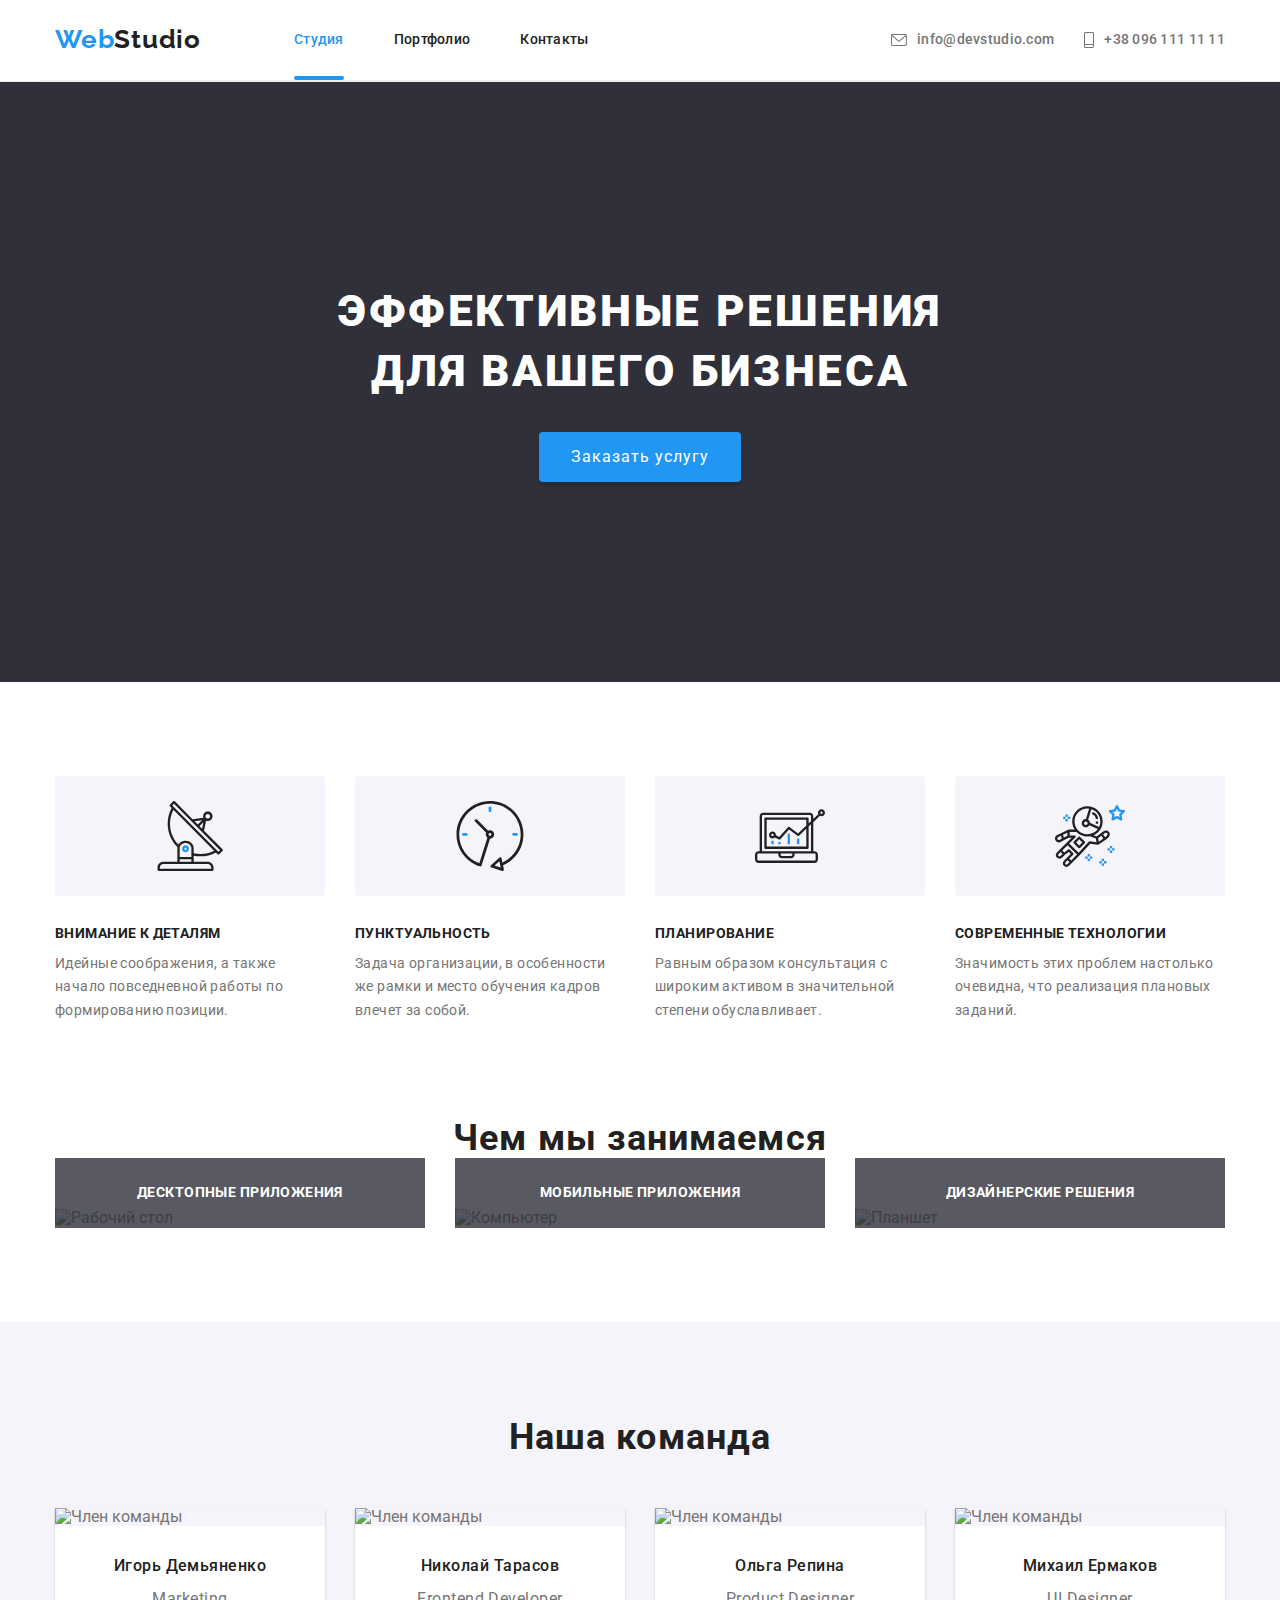
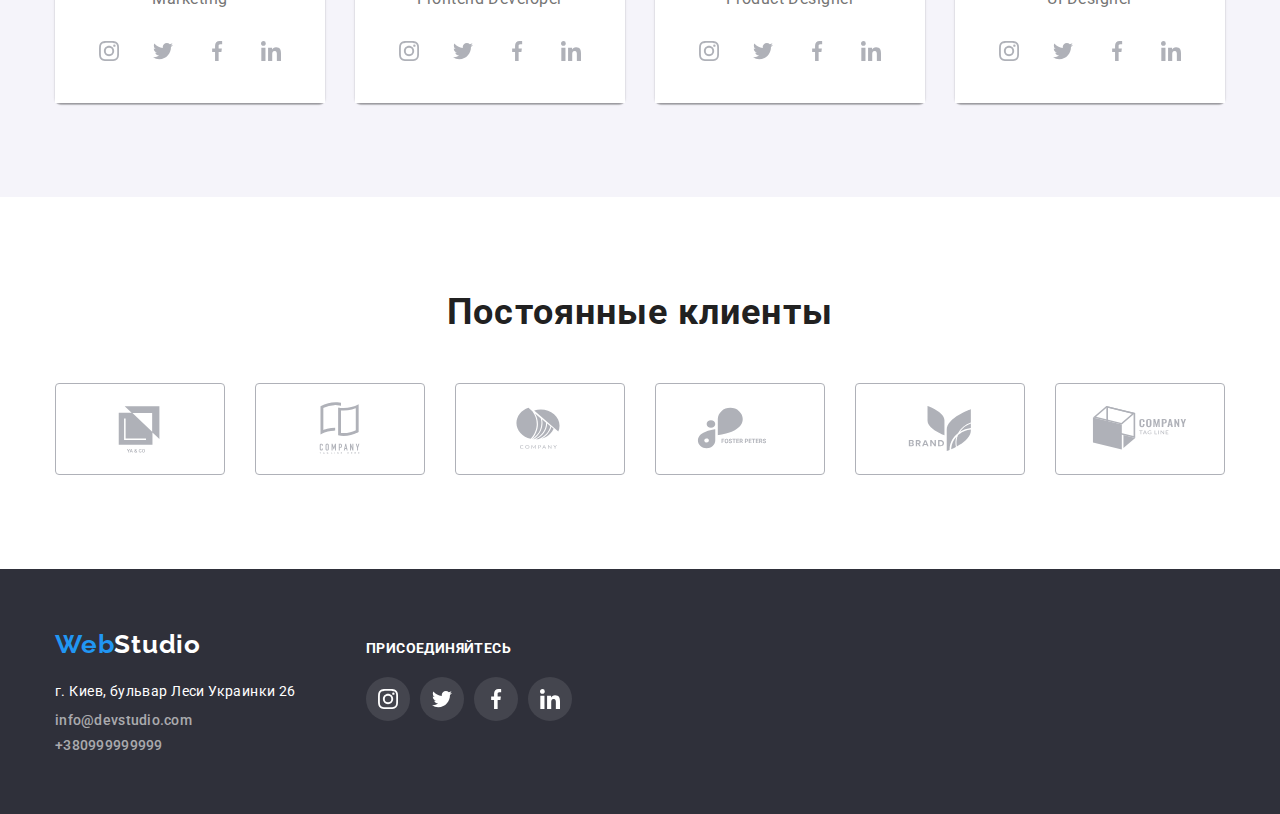
==== commit e105d16c: "..." ====
--- a/index.html
+++ b/index.html
@@ -72,16 +72,16 @@
         </div>
         <div class="backdrop is-hidden" data-modal>
           <div class="modal">
-            <p>
-              Lorem ipsum dolor sit amet consectetur adipisicing elit. Pariatur
-              molestias aperiam a, nisi asperiores suscipit quidem rerum ullam?
-              Veritatis distinctio eum debitis velit ipsa reprehenderit iste
-              necessitatibus similique sunt. Velit nesciunt neque ipsam aliquid,
-              impedit praesentium laboriosam voluptatum, amet quod similique
-              ducimus rerum voluptatibus aperiam maxime eaque, optio consectetur
-              beatae.
-            </p>
-            <button data-modal-close>Закрыть окно</button>
+            <button data-modal-close>
+              <svg
+                class="modal-btn"
+                width="18"
+                height="18"
+                aria-label="window close"
+              >
+                <use href="./images/icons.svg#winclose"></use>
+              </svg>
+            </button>
           </div>
         </div>
       </section>
--- a/css/styles.css
+++ b/css/styles.css
@@ -9,6 +9,7 @@
   --svg-grey: #afb1b8;
   --hover-accent-cl: rgba(33, 150, 243, 0.9);
   --time-function: cubic-bezier(0.4, 0, 0.2, 1);
+  --backdrop-cl: rgba(0, 0, 0, 0.2);
 */
 :root {
   --header-color: #ffffff;
@@ -21,6 +22,7 @@
   --svg-grey: #afb1b8;
   --hover-accent-cl: rgba(33, 150, 243, 0.9);
   --time-function: cubic-bezier(0.4, 0, 0.2, 1);
+  --backdrop-cl: rgba(0, 0, 0, 0.2);
 }
 
 /* styles normalize */
@@ -257,6 +259,40 @@
   box-shadow: 0px 4px 4px rgba(0, 0, 0, 0.15);
   border-radius: 4px;
 }
+.backdrop {
+  width: 100%;
+  height: 100%;
+  position: relative;
+  background-color: rgba(0, 0, 0, 0.2);
+}
+.backdrop.is-hidden {
+  visibility: hidden;
+  opacity: 0;
+  pointer-events: none;
+}
+.modal {
+  width: 528px;
+  height: 581px;
+  position: fixed;
+  top: 50%;
+  left: 50%;
+  box-shadow: 0px 1px 3px rgba(0, 0, 0, 0.12), 0px 1px 1px rgba(0, 0, 0, 0.14),
+    0px 2px 1px rgba(0, 0, 0, 0.2);
+  border-radius: 4px;
+  background-color: var(--header-color);
+  transform: translate(-50%, -50%);
+}
+.modal-btn {
+  position: absolute;
+  display: flex;
+  top: 14px;
+  right: 14px;
+  width: 30px;
+  height: 30px;
+  border: 1px solid rgba(255, 255, 255, 0.1);
+  border-radius: 50%;
+  padding: 0, 0;
+}
 
 /* our FeAtures */
 .section {
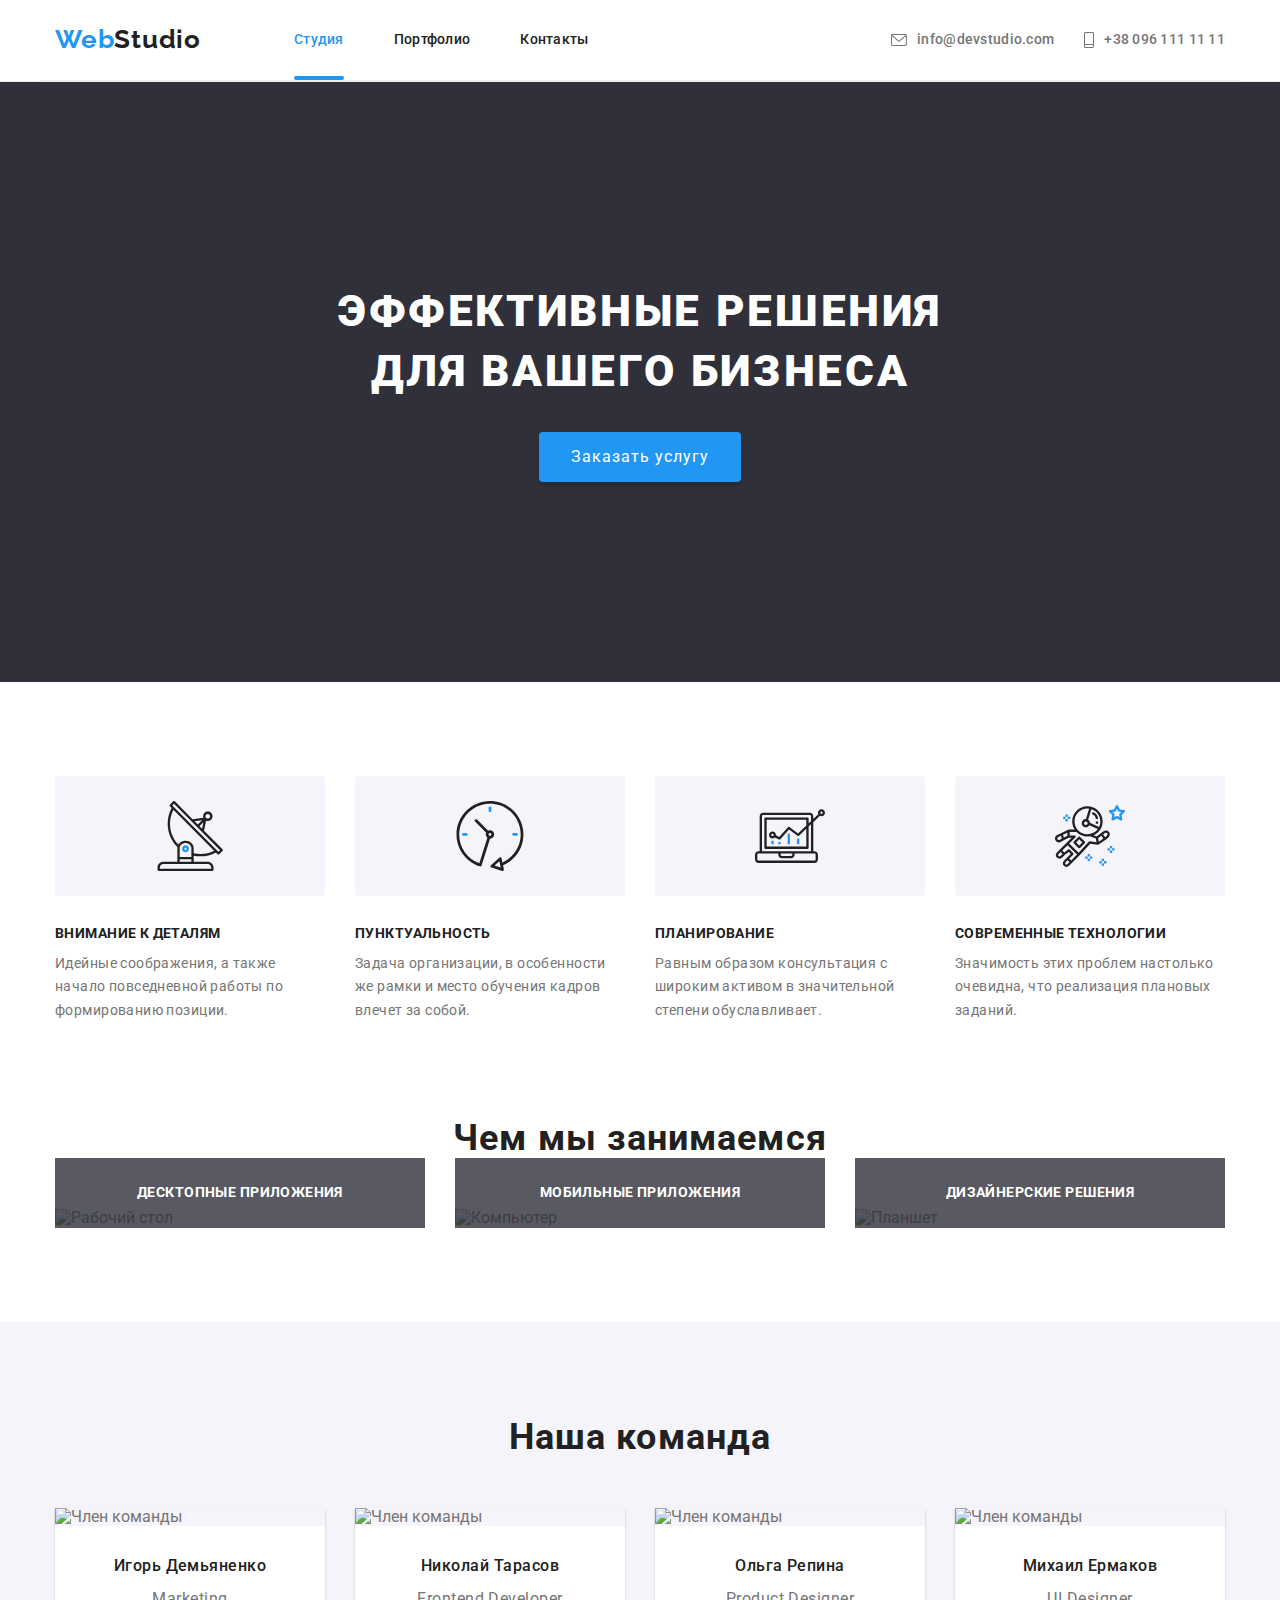
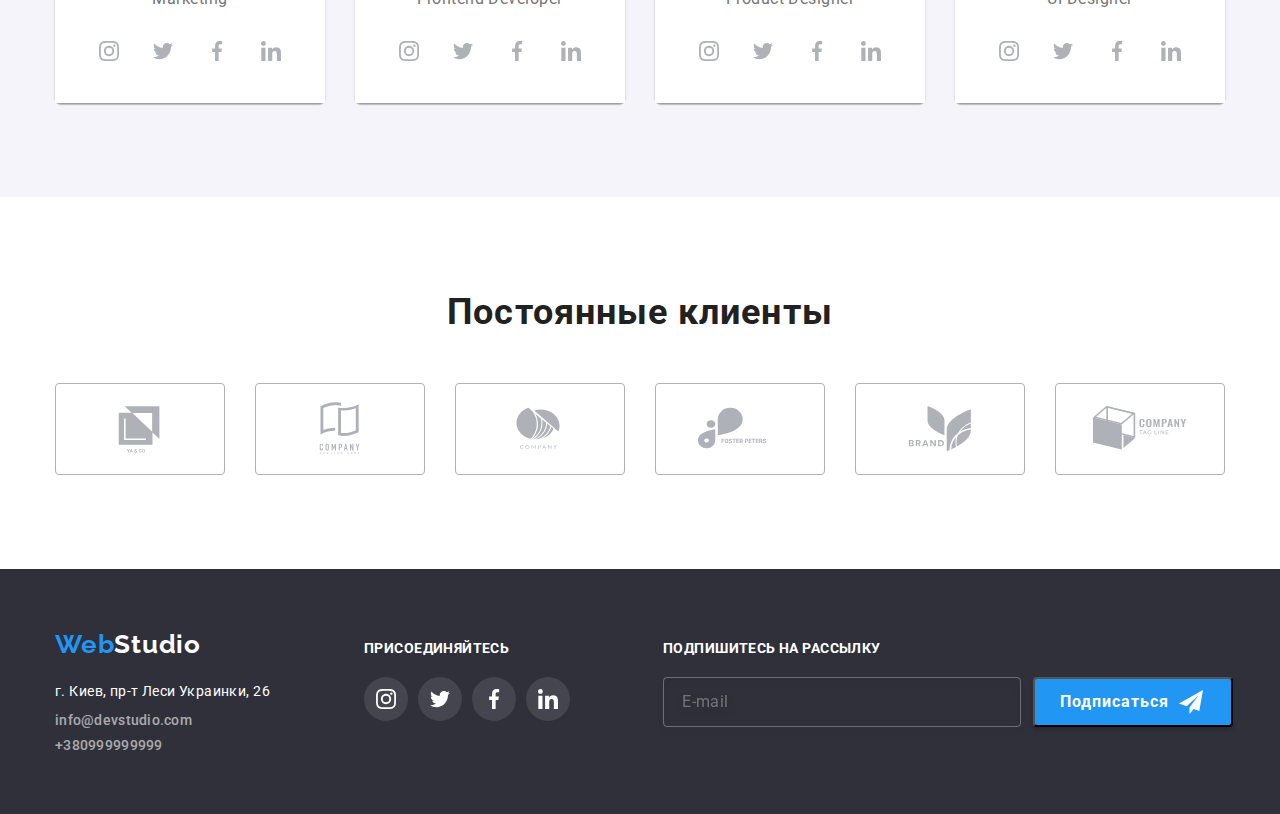
==== commit b9c8f2a3: "." ====
--- a/index.html
+++ b/index.html
@@ -66,20 +66,13 @@
       <section class="hero">
         <div class="container">
           <h1 class="hero-title">Эффективные решения для вашего бизнеса</h1>
-          <button data-modal-open class="button" type="button">
-            Заказать услугу
-          </button>
+          <button data-modal-open class="button" type="button">Заказать услугу</button>
         </div>
         <div class="backdrop is-hidden" data-modal>
           <div class="modal">
-            <button data-modal-close>
-              <svg
-                class="modal-btn"
-                width="18"
-                height="18"
-                aria-label="window close"
-              >
-                <use href="./images/icons.svg#winclose"></use>
+            <button class="body-btn" data-modal-close>
+              <svg width="18" height="18" aria-label="window close">
+                <use href="./images/icons.svg#mdwclose"></use>
               </svg>
             </button>
           </div>
@@ -101,8 +94,7 @@
               </div>
               <h3 class="feature-title">Внимание к деталям</h3>
               <p class="secondary-text">
-                Идейные соображения, а также начало повседневной работы по
-                формированию позиции.
+                Идейные соображения, а также начало повседневной работы по формированию позиции.
               </p>
             </li>
             <li class="feature-items">
@@ -114,8 +106,7 @@
               </div>
               <h3 class="feature-title">Пунктуальность</h3>
               <p class="secondary-text">
-                Задача организации, в особенности же рамки и место обучения
-                кадров влечет за собой.
+                Задача организации, в особенности же рамки и место обучения кадров влечет за собой.
               </p>
             </li>
             <li class="feature-items">
@@ -127,8 +118,7 @@
               </div>
               <h3 class="feature-title">Планирование</h3>
               <p class="secondary-text">
-                Равным образом консультация с широким активом в значительной
-                степени обуславливает.
+                Равным образом консультация с широким активом в значительной степени обуславливает.
               </p>
             </li>
             <li class="feature-items">
@@ -140,8 +130,7 @@
               </div>
               <h3 class="feature-title">Современные технологии</h3>
               <p class="secondary-text">
-                Значимость этих проблем настолько очевидна, что реализация
-                плановых заданий.
+                Значимость этих проблем настолько очевидна, что реализация плановых заданий.
               </p>
             </li>
           </ul>
@@ -184,48 +173,28 @@
                 <ul class="social-links">
                   <li class="linkbox">
                     <a class="svg-link" href="">
-                      <svg
-                        class="svg-social"
-                        width="20"
-                        height="20"
-                        aria-label="social icon"
-                      >
+                      <svg class="svg-social" width="20" height="20" aria-label="social icon">
                         <use href="./images/icons.svg#ig"></use>
                       </svg>
                     </a>
                   </li>
                   <li class="linkbox">
                     <a class="svg-link" href="">
-                      <svg
-                        class="svg-social"
-                        width="20"
-                        height="20"
-                        aria-label="social icon"
-                      >
+                      <svg class="svg-social" width="20" height="20" aria-label="social icon">
                         <use href="./images/icons.svg#twitter"></use>
                       </svg>
                     </a>
                   </li>
                   <li class="linkbox">
                     <a class="svg-link" href="">
-                      <svg
-                        class="svg-social"
-                        width="20"
-                        height="20"
-                        aria-label="social icon"
-                      >
+                      <svg class="svg-social" width="20" height="20" aria-label="social icon">
                         <use href="./images/icons.svg#facebook"></use>
                       </svg>
                     </a>
                   </li>
                   <li class="linkbox">
                     <a class="svg-link" href="">
-                      <svg
-                        class="svg-social"
-                        width="20"
-                        height="20"
-                        aria-label="social icon"
-                      >
+                      <svg class="svg-social" width="20" height="20" aria-label="social icon">
                         <use href="./images/icons.svg#linkedin"></use>
                       </svg>
                     </a>
@@ -242,48 +211,28 @@
                 <ul class="social-links">
                   <li class="linkbox">
                     <a class="svg-link" href="">
-                      <svg
-                        class="svg-social"
-                        width="20"
-                        height="20"
-                        aria-label="social icon"
-                      >
+                      <svg class="svg-social" width="20" height="20" aria-label="social icon">
                         <use href="./images/icons.svg#ig"></use>
                       </svg>
                     </a>
                   </li>
                   <li class="linkbox">
                     <a class="svg-link" href="">
-                      <svg
-                        class="svg-social"
-                        width="20"
-                        height="20"
-                        aria-label="social icon"
-                      >
+                      <svg class="svg-social" width="20" height="20" aria-label="social icon">
                         <use href="./images/icons.svg#twitter"></use>
                       </svg>
                     </a>
                   </li>
                   <li class="linkbox">
                     <a class="svg-link" href="">
-                      <svg
-                        class="svg-social"
-                        width="20"
-                        height="20"
-                        aria-label="social icon"
-                      >
+                      <svg class="svg-social" width="20" height="20" aria-label="social icon">
                         <use href="./images/icons.svg#facebook"></use>
                       </svg>
                     </a>
                   </li>
                   <li class="linkbox">
                     <a class="svg-link" href="">
-                      <svg
-                        class="svg-social"
-                        width="20"
-                        height="20"
-                        aria-label="social icon"
-                      >
+                      <svg class="svg-social" width="20" height="20" aria-label="social icon">
                         <use href="./images/icons.svg#linkedin"></use>
                       </svg>
                     </a>
@@ -300,48 +249,28 @@
                 <ul class="social-links">
                   <li class="linkbox">
                     <a class="svg-link" href="">
-                      <svg
-                        class="svg-social"
-                        width="20"
-                        height="20"
-                        aria-label="social icon"
-                      >
+                      <svg class="svg-social" width="20" height="20" aria-label="social icon">
                         <use href="./images/icons.svg#ig"></use>
                       </svg>
                     </a>
                   </li>
                   <li class="linkbox">
                     <a class="svg-link" href="">
-                      <svg
-                        class="svg-social"
-                        width="20"
-                        height="20"
-                        aria-label="social icon"
-                      >
+                      <svg class="svg-social" width="20" height="20" aria-label="social icon">
                         <use href="./images/icons.svg#twitter"></use>
                       </svg>
                     </a>
                   </li>
                   <li class="linkbox">
                     <a class="svg-link" href="">
-                      <svg
-                        class="svg-social"
-                        width="20"
-                        height="20"
-                        aria-label="social icon"
-                      >
+                      <svg class="svg-social" width="20" height="20" aria-label="social icon">
                         <use href="./images/icons.svg#facebook"></use>
                       </svg>
                     </a>
                   </li>
                   <li class="linkbox">
                     <a class="svg-link" href="">
-                      <svg
-                        class="svg-social"
-                        width="20"
-                        height="20"
-                        aria-label="social icon"
-                      >
+                      <svg class="svg-social" width="20" height="20" aria-label="social icon">
                         <use href="./images/icons.svg#linkedin"></use>
                       </svg>
                     </a>
@@ -358,48 +287,28 @@
                 <ul class="social-links">
                   <li class="linkbox">
                     <a class="svg-link" href="">
-                      <svg
-                        class="svg-social"
-                        width="20"
-                        height="20"
-                        aria-label="social icon"
-                      >
+                      <svg class="svg-social" width="20" height="20" aria-label="social icon">
                         <use href="./images/icons.svg#ig"></use>
                       </svg>
                     </a>
                   </li>
                   <li class="linkbox">
                     <a class="svg-link" href="">
-                      <svg
-                        class="svg-social"
-                        width="20"
-                        height="20"
-                        aria-label="social icon"
-                      >
+                      <svg class="svg-social" width="20" height="20" aria-label="social icon">
                         <use href="./images/icons.svg#twitter"></use>
                       </svg>
                     </a>
                   </li>
                   <li class="linkbox">
                     <a class="svg-link" href="">
-                      <svg
-                        class="svg-social"
-                        width="20"
-                        height="20"
-                        aria-label="social icon"
-                      >
+                      <svg class="svg-social" width="20" height="20" aria-label="social icon">
                         <use href="./images/icons.svg#facebook"></use>
                       </svg>
                     </a>
                   </li>
                   <li class="linkbox">
                     <a class="svg-link" href="">
-                      <svg
-                        class="svg-social"
-                        width="20"
-                        height="20"
-                        aria-label="social icon"
-                      >
+                      <svg class="svg-social" width="20" height="20" aria-label="social icon">
                         <use href="./images/icons.svg#linkedin"></use>
                       </svg>
                     </a>
@@ -418,72 +327,42 @@
           <ul class="client-links">
             <li class="client-item">
               <a class="client" href="">
-                <svg
-                  class="svg-client"
-                  width="106"
-                  height="60"
-                  aria-label="client logo"
-                >
+                <svg class="svg-client" width="106" height="60" aria-label="client logo">
                   <use href="./images/icons.svg#company"></use>
                 </svg>
               </a>
             </li>
             <li class="client-item">
               <a class="client" href="">
-                <svg
-                  class="svg-client"
-                  width="106"
-                  height="60"
-                  aria-label="client logo"
-                >
+                <svg class="svg-client" width="106" height="60" aria-label="client logo">
                   <use href="./images/icons.svg#company2"></use>
                 </svg>
               </a>
             </li>
             <li class="client-item">
               <a class="client" href="">
-                <svg
-                  class="svg-client"
-                  width="106"
-                  height="60"
-                  aria-label="client logo"
-                >
+                <svg class="svg-client" width="106" height="60" aria-label="client logo">
                   <use href="./images/icons.svg#company3"></use>
                 </svg>
               </a>
             </li>
             <li class="client-item">
               <a class="client" href="">
-                <svg
-                  class="svg-client"
-                  width="106"
-                  height="60"
-                  aria-label="client logo"
-                >
+                <svg class="svg-client" width="106" height="60" aria-label="client logo">
                   <use href="./images/icons.svg#company4"></use>
                 </svg>
               </a>
             </li>
             <li class="client-item">
               <a class="client" href="">
-                <svg
-                  class="svg-client"
-                  width="106"
-                  height="60"
-                  aria-label="client logo"
-                >
+                <svg class="svg-client" width="106" height="60" aria-label="client logo">
                   <use href="./images/icons.svg#company5"></use>
                 </svg>
               </a>
             </li>
             <li class="client-item">
               <a class="client" href="">
-                <svg
-                  class="svg-client"
-                  width="106"
-                  height="60"
-                  aria-label="client logo"
-                >
+                <svg class="svg-client" width="106" height="60" aria-label="client logo">
                   <use href="./images/icons.svg#company6"></use>
                 </svg>
               </a>
@@ -499,10 +378,8 @@
             >Web<span class="logo-white">Studio</span></a
           >
           <address class="address">
-            <p class="place">г. Киев, бульвар Леси Украинки 26</p>
-            <a class="mail down" href="mailto:info@devstudio.com"
-              >info@devstudio.com</a
-            >
+            <p class="place">г. Киев, пр-т Леси Украинки, 26</p>
+            <a class="mail down" href="mailto:info@devstudio.com">info@devstudio.com</a>
             <a class="tel down" href="tel:+380999999999">+380999999999</a>
           </address>
         </div>
@@ -524,41 +401,42 @@
             </li>
             <li class="ftr-list-item">
               <a class="ftr-icons" href="">
-                <svg
-                  class="ftr-icon"
-                  width="20"
-                  height="20"
-                  aria-label="social icon"
-                >
+                <svg class="ftr-icon" width="20" height="20" aria-label="social icon">
                   <use href="./images/icons.svg#twitterblack"></use>
                 </svg>
               </a>
             </li>
             <li class="ftr-list-item">
               <a class="ftr-icons" href="">
-                <svg
-                  class="ftr-icon"
-                  width="20"
-                  height="20"
-                  aria-label="social icon"
-                >
+                <svg class="ftr-icon" width="20" height="20" aria-label="social icon">
                   <use href="./images/icons.svg#facebookblack"></use>
                 </svg>
               </a>
             </li>
             <li class="ftr-list-item">
               <a class="ftr-icons" href="">
-                <svg
-                  class="ftr-icon"
-                  width="20"
-                  height="20"
-                  aria-label="social icon"
-                >
+                <svg class="ftr-icon" width="20" height="20" aria-label="social icon">
                   <use href="./images/icons.svg#linkedinblack"></use>
                 </svg>
               </a>
             </li>
           </ul>
+        </div>
+        <div class="ftr-box-three">
+          <p class="ftr-txt">Подпишитесь на рассылку</p>
+          <div class="ftr-form">
+            <form>
+              <label class="ftr-label">
+                <input class="ftr-type" type="email" name="email" placeholder="E-mail" />
+              </label>
+            </form>
+            <button class="ftr-btn">
+              <svg class="send-icon" width="24" height="24" aria-label="send icon">
+                <use href="./images/icons.svg#iconsend"></use>
+              </svg>
+              Подписаться
+            </button>
+          </div>
         </div>
       </div>
     </footer>
--- a/css/styles.css
+++ b/css/styles.css
@@ -149,7 +149,7 @@
   color: var(--accent-color);
 }
 .current::after {
-  content: "";
+  content: '';
   position: absolute;
   bottom: 0;
   display: block;
@@ -220,11 +220,7 @@
   max-width: 1600px;
   margin-left: auto;
   margin-right: auto;
-  background-image: linear-gradient(
-      to right,
-      rgba(47, 48, 58, 0.4),
-      rgba(47, 48, 58, 0.4)
-    ),
+  background-image: linear-gradient(to right, rgba(47, 48, 58, 0.4), rgba(47, 48, 58, 0.4)),
     url(../images/bg.jpg);
 }
 .hero-title {
@@ -260,10 +256,13 @@
   border-radius: 4px;
 }
 .backdrop {
-  width: 100%;
-  height: 100%;
-  position: relative;
+  width: 100vw;
+  height: 100vh;
+  top: 0;
+  position: fixed;
   background-color: rgba(0, 0, 0, 0.2);
+  opacity: 1;
+  transition: visibility 250ms var(--time-function), opacity 250ms var(--time-function);
 }
 .backdrop.is-hidden {
   visibility: hidden;
@@ -271,27 +270,31 @@
   pointer-events: none;
 }
 .modal {
-  width: 528px;
-  height: 581px;
-  position: fixed;
+  min-width: 528px;
+  min-height: 581px;
+  position: absolute;
   top: 50%;
   left: 50%;
+  transform: translate(-50%, -50%);
   box-shadow: 0px 1px 3px rgba(0, 0, 0, 0.12), 0px 1px 1px rgba(0, 0, 0, 0.14),
     0px 2px 1px rgba(0, 0, 0, 0.2);
   border-radius: 4px;
   background-color: var(--header-color);
-  transform: translate(-50%, -50%);
-}
-.modal-btn {
+}
+.body-btn {
   position: absolute;
-  display: flex;
-  top: 14px;
-  right: 14px;
-  width: 30px;
-  height: 30px;
-  border: 1px solid rgba(255, 255, 255, 0.1);
+  top: 8px;
+  right: 8px;
+  width: 32px;
+  height: 32px;
+
+  display: flex;
+  align-items: center;
+  justify-content: center;
   border-radius: 50%;
-  padding: 0, 0;
+  border: 1px solid rgba(0, 0, 0, 0.1);
+  padding: 0px;
+  background-color: transparent;
 }
 
 /* our FeAtures */
@@ -560,6 +563,7 @@
 .ftr-box-right {
   display: flex;
   flex-direction: column;
+  margin-right: 93px;
 }
 
 /* footer box(right side) = ICONS */
@@ -612,6 +616,54 @@
   margin-right: 0;
 }
 
+/* footer form box */
+.ftr-box-three {
+  display: flex;
+  flex-direction: column;
+}
+.ftr-form {
+  display: flex;
+  align-items: center;
+}
+.ftr-type {
+  cursor: pointer;
+  width: 358px;
+  height: 50px;
+  margin-right: 12px;
+  border: 1px solid rgba(255, 255, 255, 0.3);
+  filter: drop-shadow(0px 4px 4px rgba(0, 0, 0, 0.15));
+  border-radius: 4px;
+  background-color: transparent;
+  color: rgba(255, 255, 255, 0.6);
+}
+.ftr-type::placeholder {
+  padding-left: 16px;
+  letter-spacing: 0.03em;
+}
+.ftr-btn {
+  width: 200px;
+  height: 50px;
+
+  display: flex;
+  flex-direction: row-reverse;
+  align-items: center;
+  padding: 0;
+  margin: 0;
+  cursor: pointer;
+  font-size: 16px;
+  line-height: 1.87;
+  font-weight: 700;
+  letter-spacing: 0.06em;
+  text-align: center;
+  color: var(--header-color);
+  background-color: var(--accent-color);
+  box-shadow: 0px 4px 4px rgba(0, 0, 0, 0.15);
+  border-radius: 4px;
+}
+.send-icon {
+  margin-right: 28px;
+  margin-left: 10px;
+}
 /*  portfolio#btn */
 .button-portfolio {
   border: 0px;
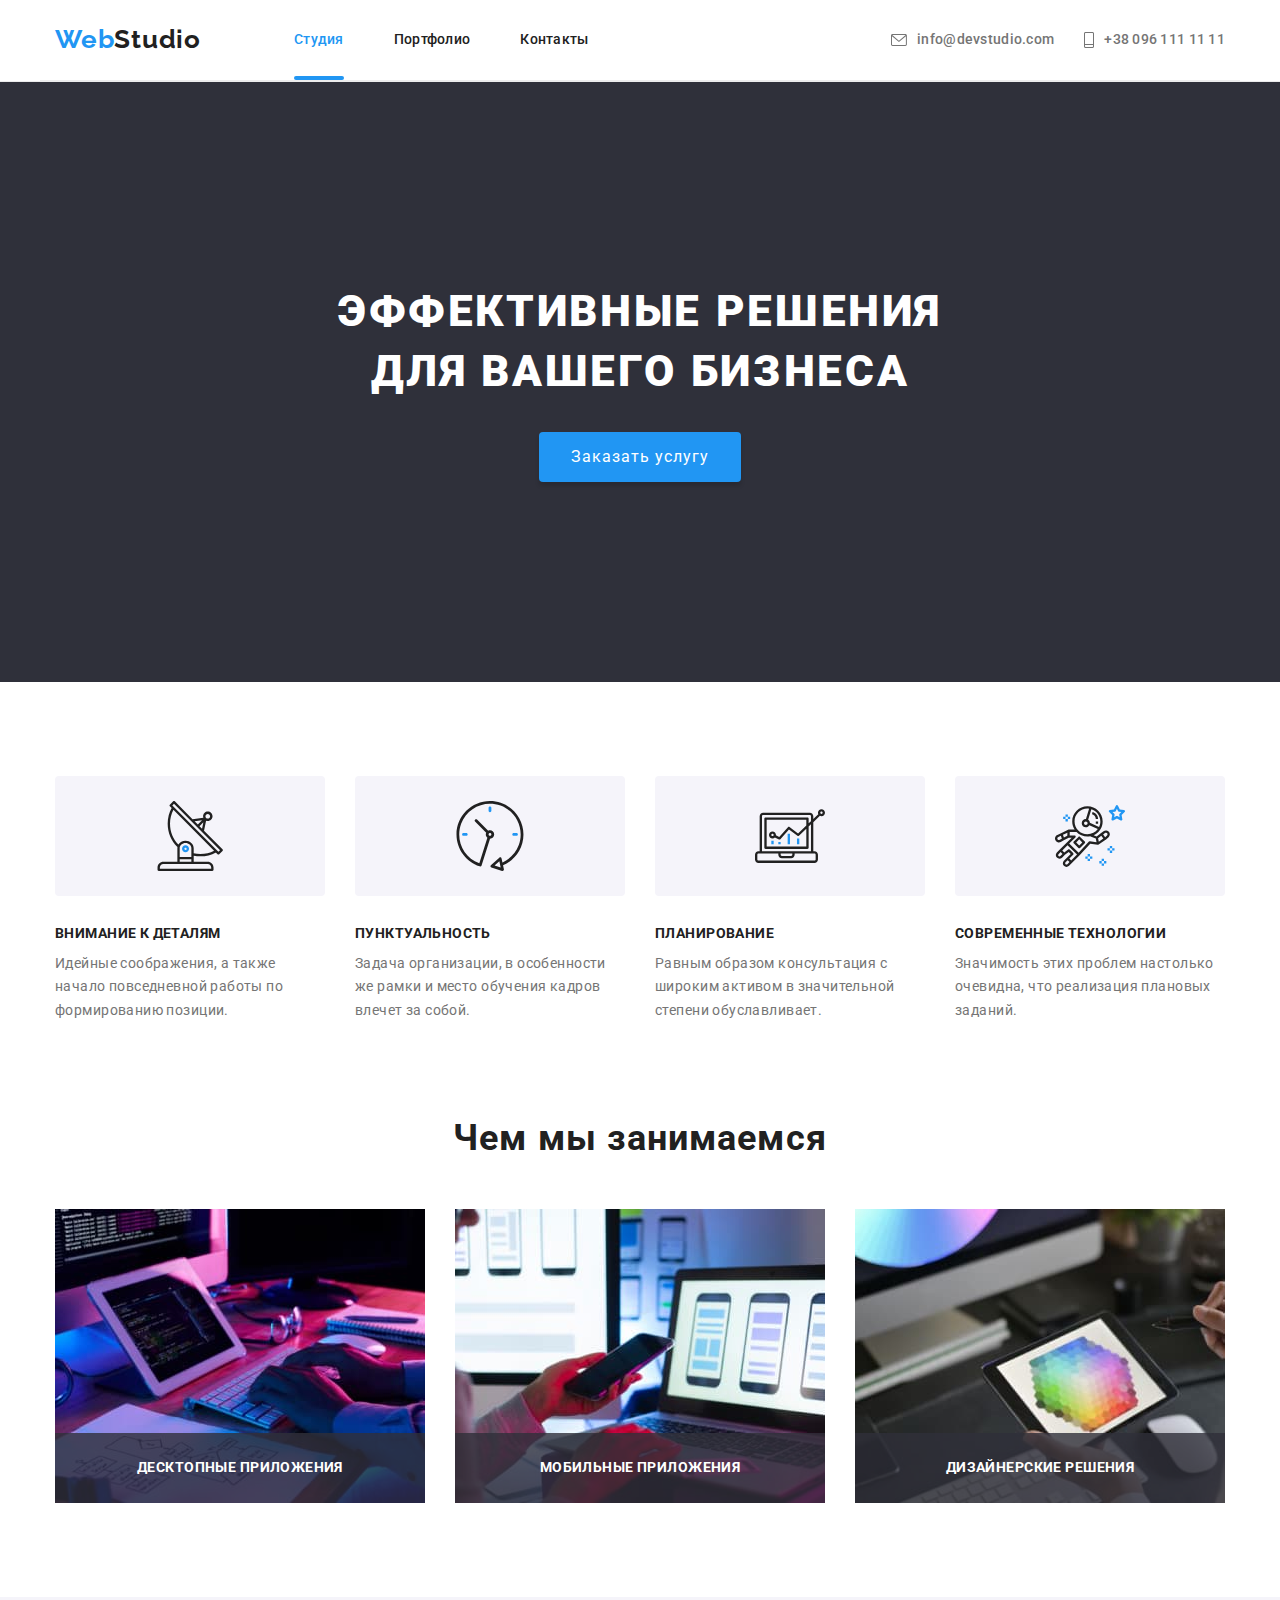
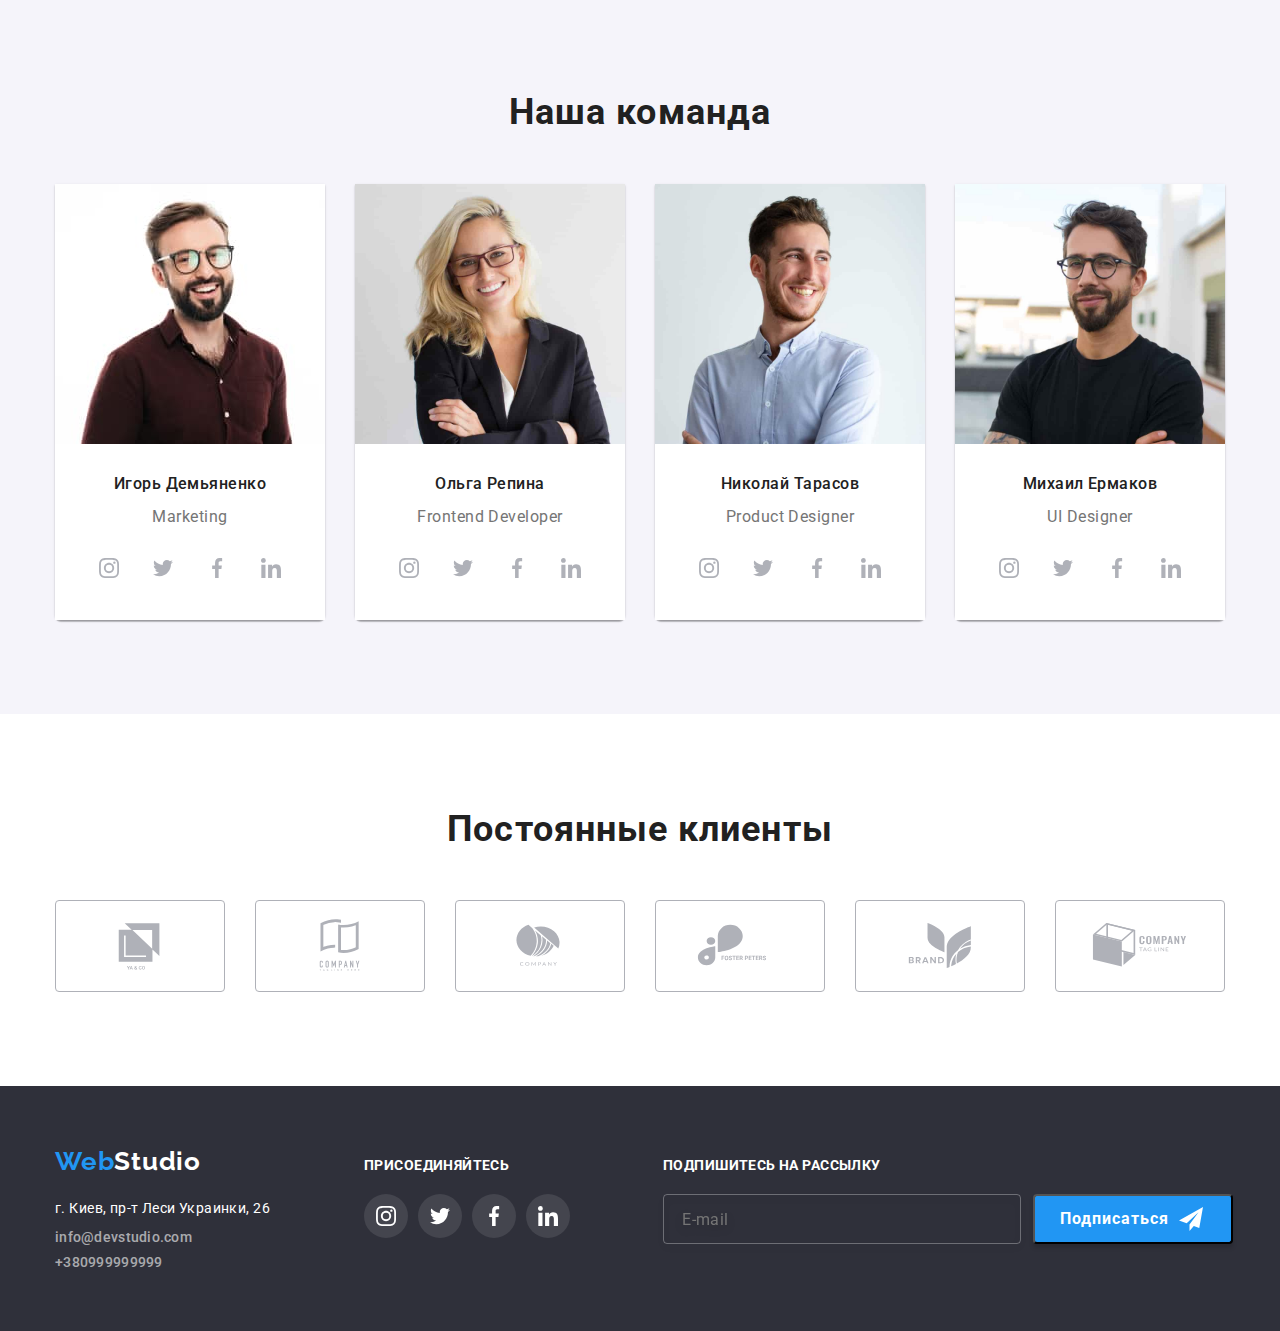
==== commit e6dc107c: "optimizing work space" ====
--- a/index.html
+++ b/index.html
@@ -70,11 +70,57 @@
         </div>
         <div class="backdrop is-hidden" data-modal>
           <div class="modal">
-            <button class="body-btn" data-modal-close>
+            <button class="modal-close" data-modal-close>
               <svg width="18" height="18" aria-label="window close">
                 <use href="./images/icons.svg#mdwclose"></use>
               </svg>
             </button>
+            <div lang="ru" class="modal-container">
+              <p class="modal-item caption">Оставьте свои данные, мы вам перезвоним</p>
+              <label class="modal-item descr" for="user-name">Имя</label>
+              <div class="modal-block">
+                <input class="modal-item field" type="name" name="name" id="user-name" />
+                <svg class="pic-pos" width="18" height="18" aria-label="name">
+                  <use href="./images/icons.svg#person"></use>
+                </svg>
+              </div>
+              <label class="modal-item descr" for="user-tel" aria-label="telephone">Телефон</label>
+              <div class="modal-block">
+                <input class="modal-item field" type="tel" name="tel" id="user-tel" />
+                <svg class="pic-pos" width="18" height="18">
+                  <use href="./images/icons.svg#phone"></use>
+                </svg>
+              </div>
+              <label class="modal-item descr" for="user-email" aria-label="mail">Почта</label>
+              <div class="modal-block">
+                <input class="modal-item field" type="email" name="email" id="user-email" />
+                <svg class="pic-pos" width="18" height="18">
+                  <use href="./images/icons.svg#email"></use>
+                </svg>
+              </div>
+              <label class="modal-item descr" for="user-feedback">Комментарий</label>
+              <textarea
+                class="modal-item feedback"
+                name="feedback"
+                id="user-feedback"
+                placeholder="Введите текст"
+                rows="8"
+              ></textarea>
+              <div class="main-checkbox">
+                <input
+                  class="visually-hidden"
+                  type="checkbox"
+                  name="agreement"
+                  id="agreement-checkbox"
+                />
+                <label class="modal-checkbox" for="agreement-checkbox"></label>
+                <p class="modal-item checkbox">
+                  Соглашаюсь с рассылкой и принимаю
+                  <a class="checkbox-link" href="">Условия договора</a>
+                </p>
+              </div>
+              <button class="modal-button" type="submit">Отправить</button>
+            </div>
           </div>
         </div>
       </section>
@@ -138,22 +184,24 @@
       </section>
 
       <!--Чем мы занимаемся-->
-
+      <!-- work-vector -->
       <section class="section">
         <div class="container">
           <h2 class="section-title">Чем мы занимаемся</h2>
-
+          <!--  -->
+          <!-- folder::images>work-vector -->
+          <!--  -->
           <ul class="item list">
             <li class="items">
-              <img src="./images/1.jpg" alt="Рабочий стол" width="370" />
+              <img src="./images/work-vector/1.jpg" alt="Рабочий стол" width="370" />
               <p class="transition-text">десктопные приложения</p>
             </li>
             <li class="items">
-              <img src="./images/2.jpg" alt="Компьютер" width="370" />
+              <img src="./images/work-vector/2.jpg" alt="Компьютер" width="370" />
               <p class="transition-text">мобильные приложения</p>
             </li>
             <li class="items">
-              <img src="./images/3.jpg" alt="Планшет" width="370" />
+              <img src="./images/work-vector/3.jpg" alt="Планшет" width="370" />
               <p class="transition-text">дизайнерские решения</p>
             </li>
           </ul>
@@ -166,7 +214,7 @@
           <h2 class="section-title caption">Наша команда</h2>
           <ul class="teamlist list">
             <li class="correction shadow">
-              <img src="./images/team1.jpg" alt="Член команды" width="270" />
+              <img src="./images/our-team/team1.jpg" alt="Член команды" width="270" />
               <div class="team-txt">
                 <h3 class="section-title team">Игорь Демьяненко</h3>
                 <p class="secondary-text change-font">Marketing</p>
@@ -204,47 +252,47 @@
             </li>
 
             <li class="correction shadow">
-              <img src="./images/team2.jpg" alt="Член команды" width="270" />
+              <img src="./images/our-team/team2.jpg" alt="Член команды" width="270" />
+              <div class="team-txt">
+                <h3 class="section-title team">Ольга Репина</h3>
+                <p class="secondary-text change-font">Frontend Developer</p>
+                <ul class="social-links">
+                  <li class="linkbox">
+                    <a class="svg-link" href="">
+                      <svg class="svg-social" width="20" height="20" aria-label="social icon">
+                        <use href="./images/icons.svg#ig"></use>
+                      </svg>
+                    </a>
+                  </li>
+                  <li class="linkbox">
+                    <a class="svg-link" href="">
+                      <svg class="svg-social" width="20" height="20" aria-label="social icon">
+                        <use href="./images/icons.svg#twitter"></use>
+                      </svg>
+                    </a>
+                  </li>
+                  <li class="linkbox">
+                    <a class="svg-link" href="">
+                      <svg class="svg-social" width="20" height="20" aria-label="social icon">
+                        <use href="./images/icons.svg#facebook"></use>
+                      </svg>
+                    </a>
+                  </li>
+                  <li class="linkbox">
+                    <a class="svg-link" href="">
+                      <svg class="svg-social" width="20" height="20" aria-label="social icon">
+                        <use href="./images/icons.svg#linkedin"></use>
+                      </svg>
+                    </a>
+                  </li>
+                </ul>
+              </div>
+            </li>
+
+            <li class="correction shadow">
+              <img src="./images/our-team/team3.jpg" alt="Член команды" width="270" />
               <div class="team-txt">
                 <h3 class="section-title team">Николай Тарасов</h3>
-                <p class="secondary-text change-font">Frontend Developer</p>
-                <ul class="social-links">
-                  <li class="linkbox">
-                    <a class="svg-link" href="">
-                      <svg class="svg-social" width="20" height="20" aria-label="social icon">
-                        <use href="./images/icons.svg#ig"></use>
-                      </svg>
-                    </a>
-                  </li>
-                  <li class="linkbox">
-                    <a class="svg-link" href="">
-                      <svg class="svg-social" width="20" height="20" aria-label="social icon">
-                        <use href="./images/icons.svg#twitter"></use>
-                      </svg>
-                    </a>
-                  </li>
-                  <li class="linkbox">
-                    <a class="svg-link" href="">
-                      <svg class="svg-social" width="20" height="20" aria-label="social icon">
-                        <use href="./images/icons.svg#facebook"></use>
-                      </svg>
-                    </a>
-                  </li>
-                  <li class="linkbox">
-                    <a class="svg-link" href="">
-                      <svg class="svg-social" width="20" height="20" aria-label="social icon">
-                        <use href="./images/icons.svg#linkedin"></use>
-                      </svg>
-                    </a>
-                  </li>
-                </ul>
-              </div>
-            </li>
-
-            <li class="correction shadow">
-              <img src="./images/team3.jpg" alt="Член команды" width="270" />
-              <div class="team-txt">
-                <h3 class="section-title team">Ольга Репина</h3>
                 <p class="secondary-text change-font">Product Designer</p>
                 <ul class="social-links">
                   <li class="linkbox">
@@ -280,7 +328,7 @@
             </li>
 
             <li class="shadow">
-              <img src="./images/team4.jpg" alt="Член команды" width="270" />
+              <img src="./images/our-team/team4.jpg" alt="Член команды" width="270" />
               <div class="team-txt">
                 <h3 class="section-title team">Михаил Ермаков</h3>
                 <p class="secondary-text change-font">UI Designer</p>
@@ -426,11 +474,17 @@
           <p class="ftr-txt">Подпишитесь на рассылку</p>
           <div class="ftr-form">
             <form>
-              <label class="ftr-label">
-                <input class="ftr-type" type="email" name="email" placeholder="E-mail" />
+              <label for="user-email" class="ftr-label">
+                <input
+                  class="ftr-type"
+                  type="email"
+                  name="email"
+                  placeholder="E-mail"
+                  id="user-email"
+                />
               </label>
             </form>
-            <button class="ftr-btn">
+            <button type="submit" class="ftr-btn">
               <svg class="send-icon" width="24" height="24" aria-label="send icon">
                 <use href="./images/icons.svg#iconsend"></use>
               </svg>
--- a/css/styles.css
+++ b/css/styles.css
@@ -281,7 +281,7 @@
   border-radius: 4px;
   background-color: var(--header-color);
 }
-.body-btn {
+.modal-close {
   position: absolute;
   top: 8px;
   right: 8px;
@@ -782,6 +782,6 @@
   transform: translateY(+100%);
   transition: transform 250ms var(--time-function);
 }
-.hover-box:hover .hover-text {
+.works-link:hover .hover-text {
   transform: translateY(0);
 }
